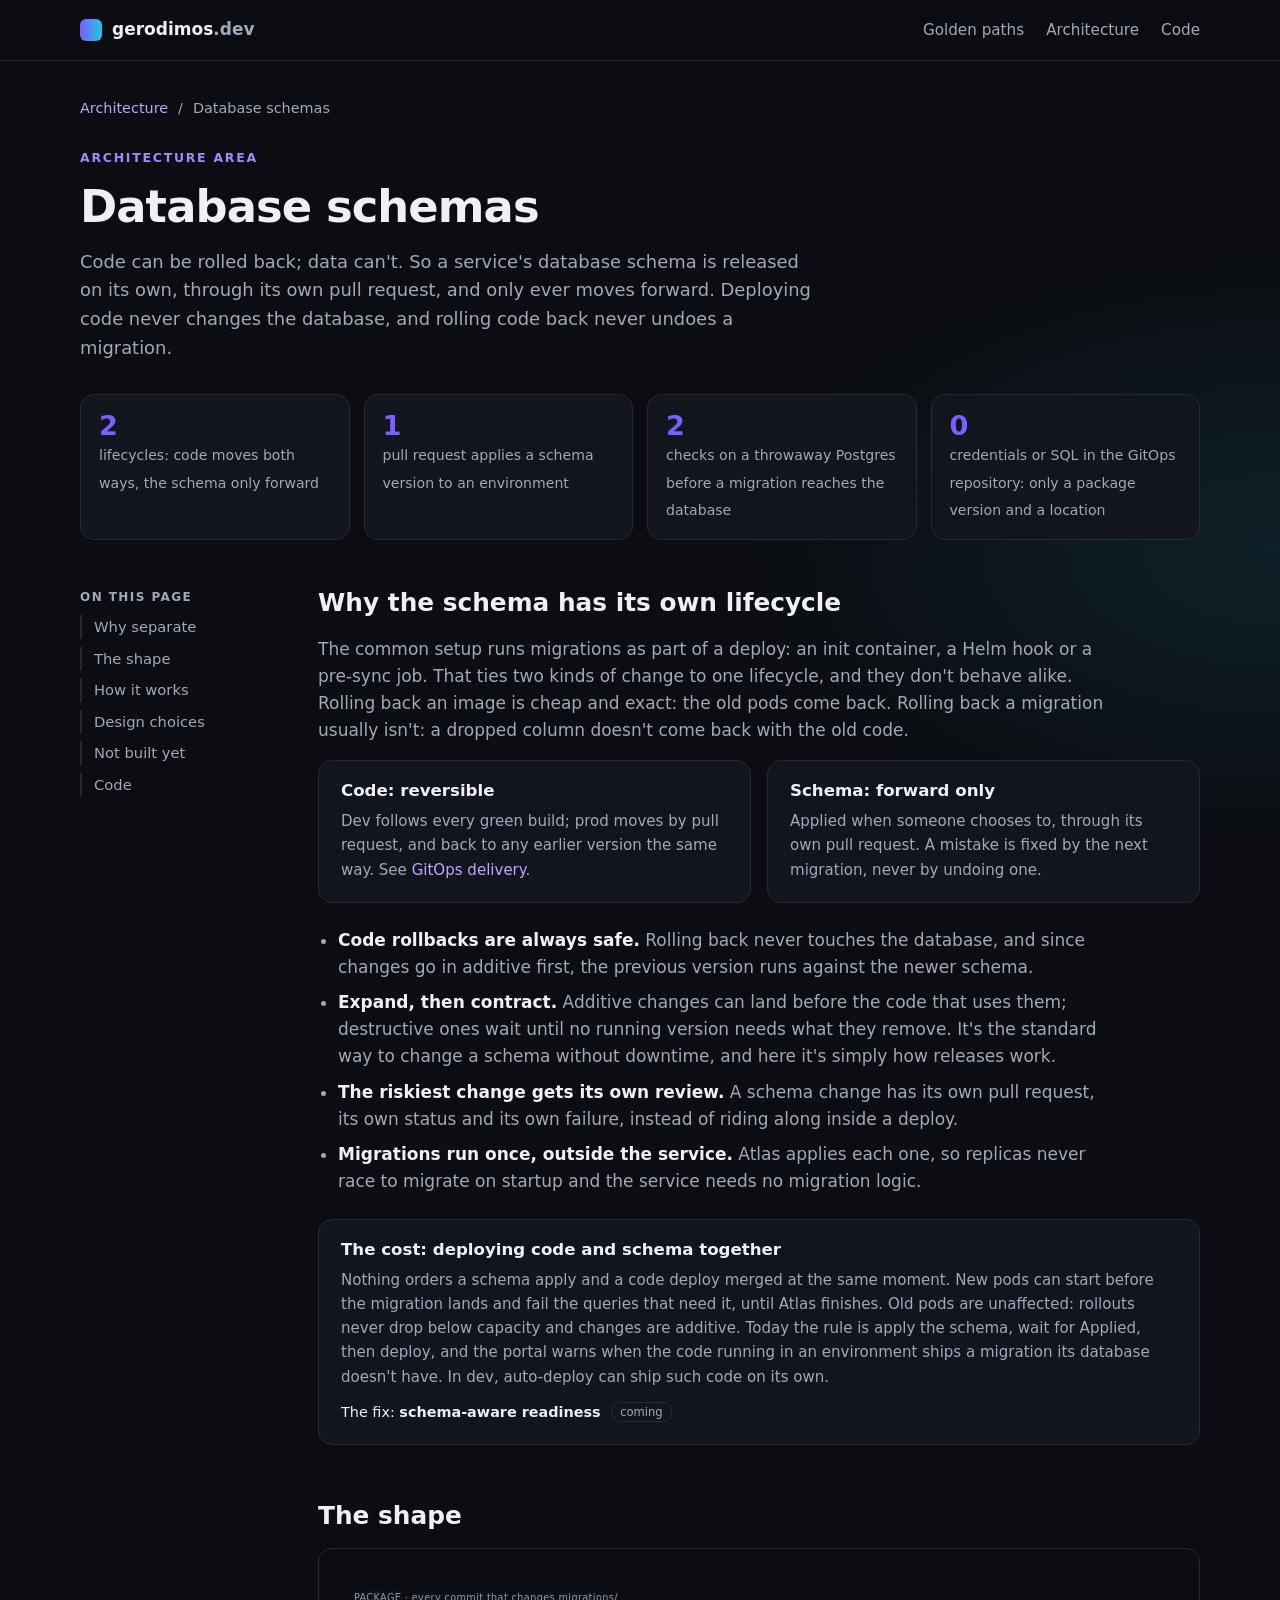
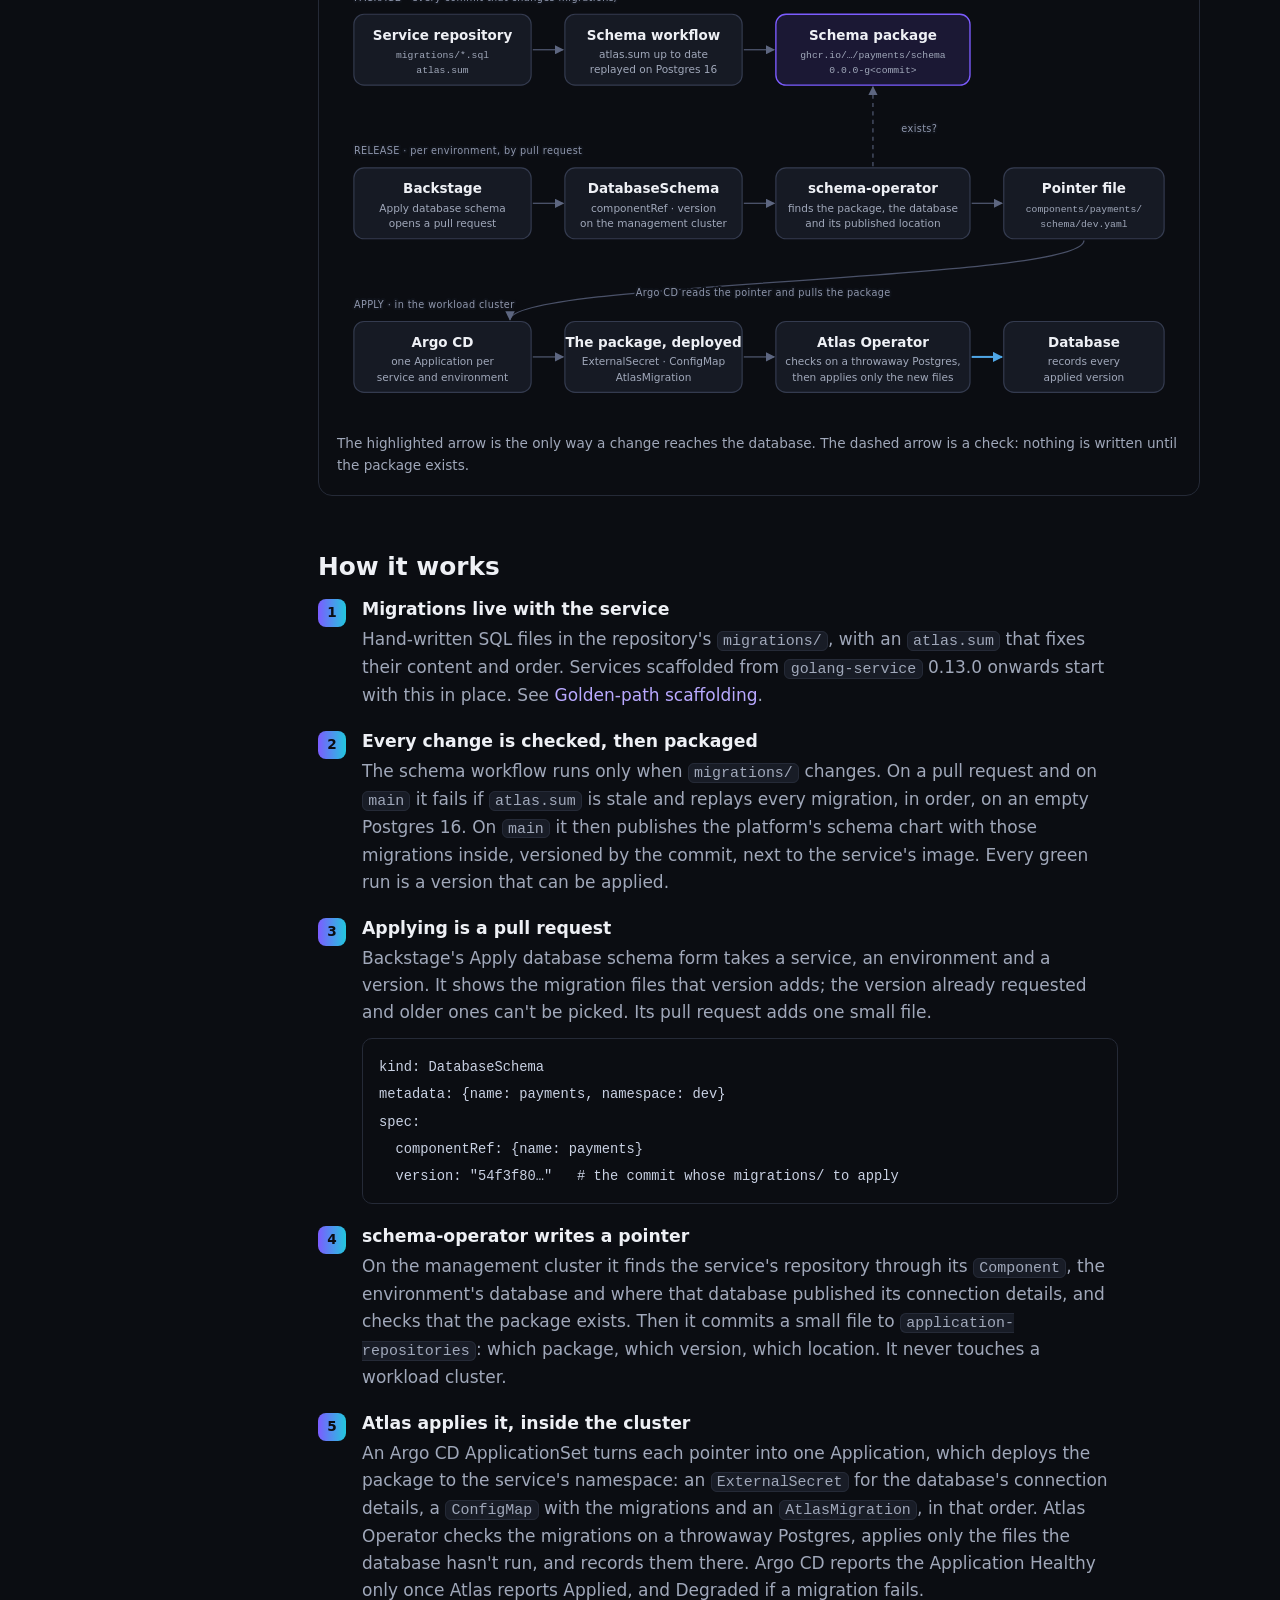
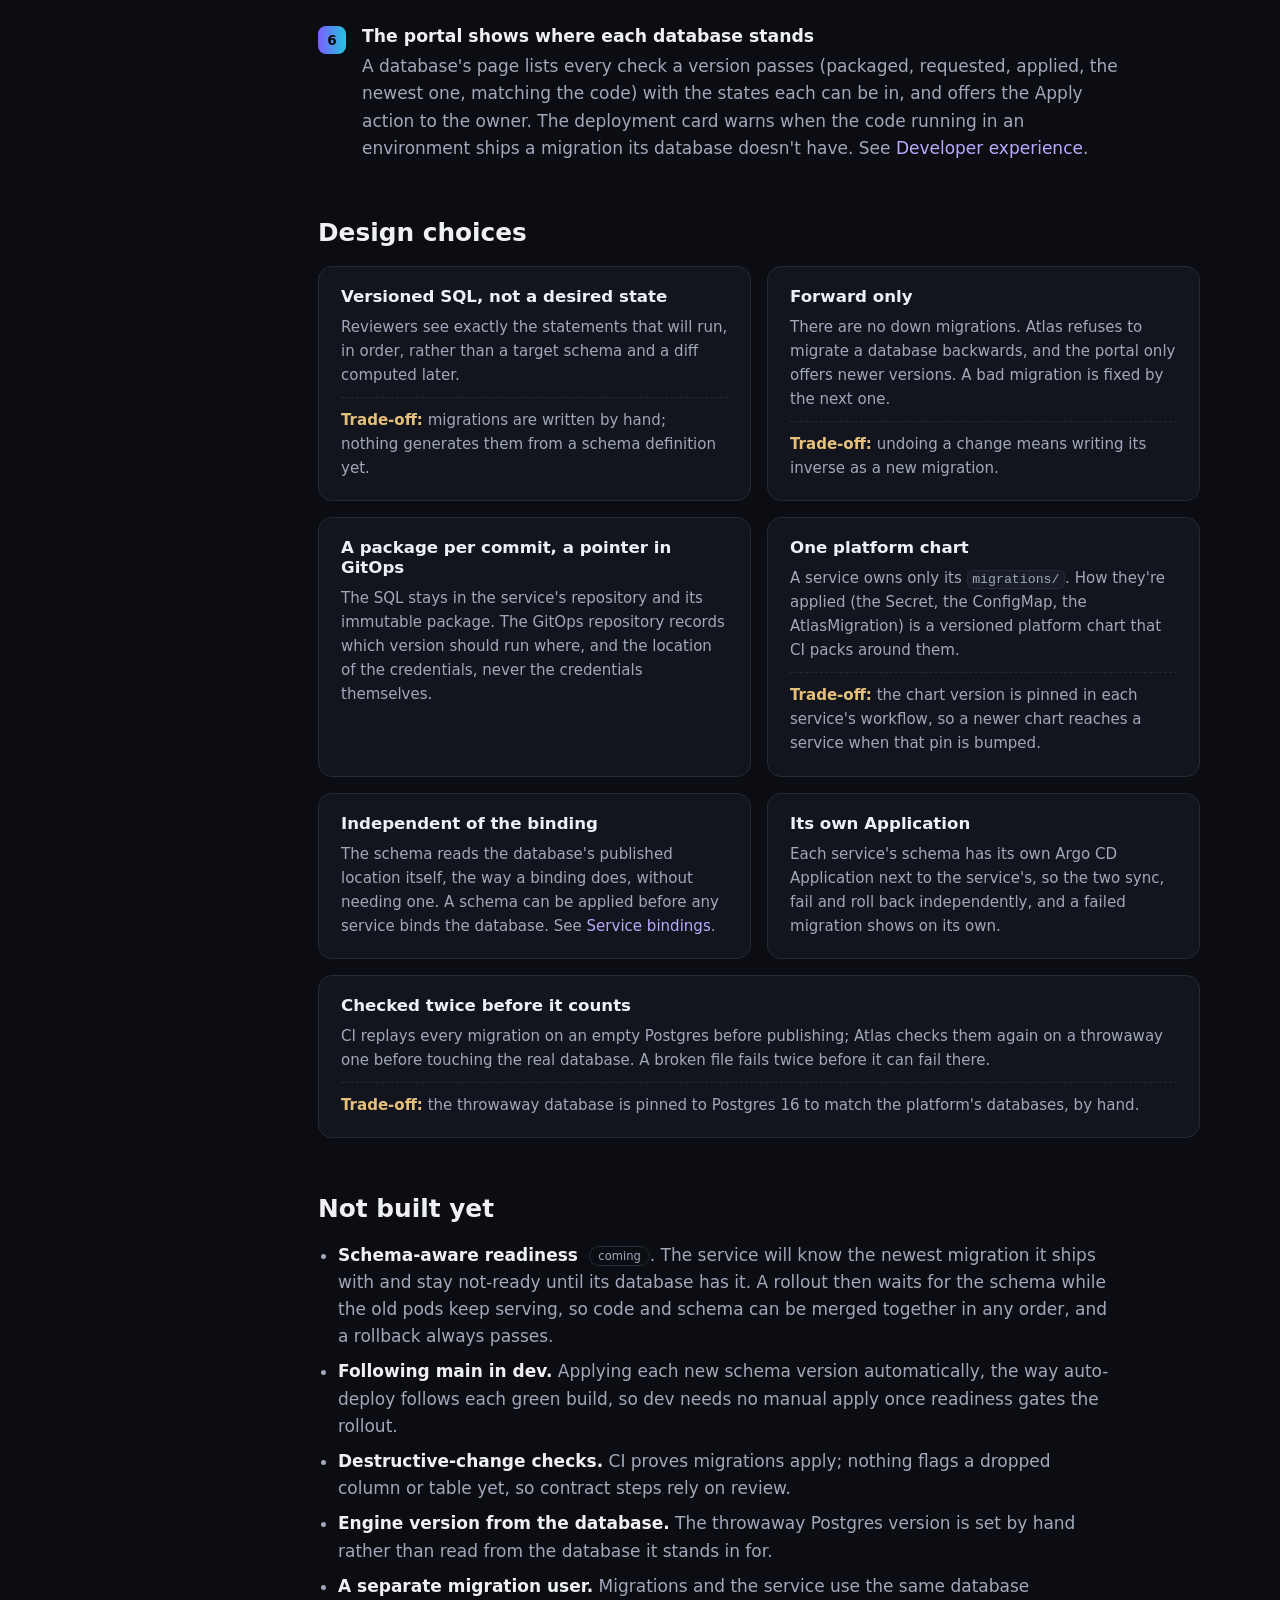
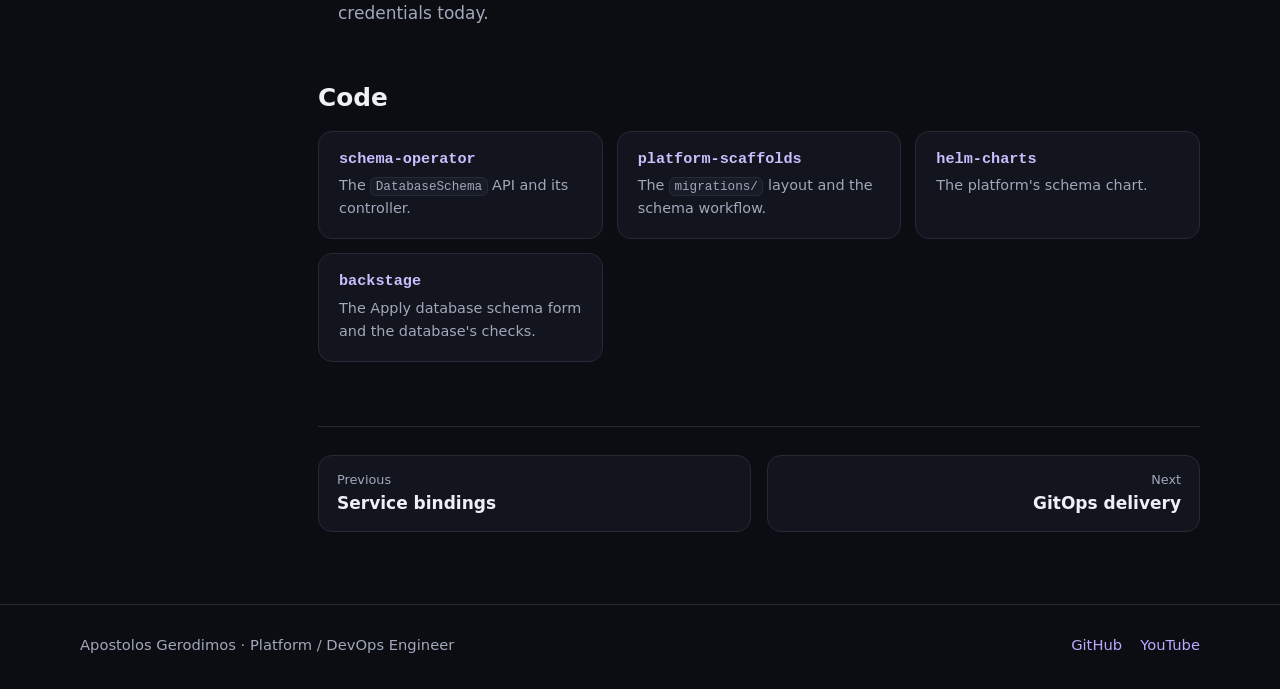
==== architecture/database-schemas/index.html @ 10e4ff13 "Tighten wording and diagram labels after review Co-Authored-By: Claude Opus 5.5 <noreply@anthropic.c" ====
<!doctype html>
<html lang="en">
<head>
  <meta charset="utf-8">
  <meta name="viewport" content="width=device-width, initial-scale=1">
  <title>Database schemas · Apostolos Gerodimos</title>
  <meta name="description" content="Code can be rolled back; data can't. A service's database schema is released on its own, through its own pull request, and only ever moves forward.">
  <link rel="icon" href="../../assets/favicon.svg" type="image/svg+xml">
  <link rel="stylesheet" href="../../styles.css">
</head>
<body>
  <header class="site-header">
    <div class="wrap header-inner">
      <a class="brand" href="../../" aria-label="Home">
        <span class="brand-mark" aria-hidden="true"></span>
        <span>gerodimos<span class="muted">.dev</span></span>
      </a>
      <nav aria-label="Sections">
        <a href="../../#demo">Golden paths</a>
        <a href="../../#architecture">Architecture</a>
        <a href="../../#code">Code</a>
      </nav>
    </div>
  </header>

  <main class="wrap concept">
    <nav class="crumbs" aria-label="Breadcrumb"><a href="../../#architecture">Architecture</a><span aria-hidden="true">/</span><span>Database schemas</span></nav>

    <header class="concept-head">
      <p class="eyebrow">Architecture area</p>
      <h1>Database schemas</h1>
      <p class="lede">Code can be rolled back; data can't. So a service's database schema is released on its own, through its own pull request, and only ever moves forward. Deploying code never changes the database, and rolling code back never undoes a migration.</p>
    </header>

    <ul class="facts" aria-label="At a glance">
      <li><strong>2</strong><span>lifecycles: code moves both ways, the schema only forward</span></li>
      <li><strong>1</strong><span>pull request applies a schema version to an environment</span></li>
      <li><strong>2</strong><span>checks on a throwaway Postgres before a migration reaches the database</span></li>
      <li><strong>0</strong><span>credentials or SQL in the GitOps repository: only a package version and a location</span></li>
    </ul>

    <div class="doc-layout">
      <aside class="toc" aria-label="On this page">
        <p>On this page</p>
        <a href="#why">Why separate</a>
        <a href="#shape">The shape</a>
        <a href="#how">How it works</a>
        <a href="#choices">Design choices</a>
        <a href="#not-yet">Not built yet</a>
        <a href="#code">Code</a>
      </aside>

      <article class="doc">
        <section id="why">
          <h2>Why the schema has its own lifecycle</h2>
          <p class="doc-p">The common setup runs migrations as part of a deploy: an init container, a Helm hook or a pre-sync job. That ties two kinds of change to one lifecycle, and they don't behave alike. Rolling back an image is cheap and exact: the old pods come back. Rolling back a migration usually isn't: a dropped column doesn't come back with the old code.</p>
          <div class="env-policy">
            <article class="choice">
              <h3>Code: reversible</h3>
              <p>Dev follows every green build; prod moves by pull request, and back to any earlier version the same way. See <a href="../gitops-delivery/">GitOps delivery</a>.</p>
            </article>
            <article class="choice">
              <h3>Schema: forward only</h3>
              <p>Applied when someone chooses to, through its own pull request. A mistake is fixed by the next migration, never by undoing one.</p>
            </article>
          </div>
          <ul class="points">
            <li><strong>Code rollbacks are always safe.</strong> Rolling back never touches the database, and since changes go in additive first, the previous version runs against the newer schema.</li>
            <li><strong>Expand, then contract.</strong> Additive changes can land before the code that uses them; destructive ones wait until no running version needs what they remove. It's the standard way to change a schema without downtime, and here it's simply how releases work.</li>
            <li><strong>The riskiest change gets its own review.</strong> A schema change has its own pull request, its own status and its own failure, instead of riding along inside a deploy.</li>
            <li><strong>Migrations run once, outside the service.</strong> Atlas applies each one, so replicas never race to migrate on startup and the service needs no migration logic.</li>
          </ul>
          <div class="choices">
            <article class="choice">
              <h3>The cost: deploying code and schema together</h3>
              <p>Nothing orders a schema apply and a code deploy merged at the same moment. New pods can start before the migration lands and fail the queries that need it, until Atlas finishes. Old pods are unaffected: rollouts never drop below capacity and changes are additive. Today the rule is apply the schema, wait for Applied, then deploy, and the portal warns when the code running in an environment ships a migration its database doesn't have. In dev, auto-deploy can ship such code on its own.</p>
              <p class="action">The fix: <strong>schema-aware readiness</strong> <span class="tag-inline">coming</span></p>
            </article>
          </div>
        </section>

        <section id="shape">
          <h2>The shape</h2>
          <figure class="diagram">
            <div class="diagram-scroll">
              <svg viewBox="0 0 1000 540" role="img" aria-labelledby="ds-t">
                <title id="ds-t">Package row: migrations in the service repository are checked by the schema workflow, which replays them on Postgres 16 and publishes a schema package per commit to GHCR. Release row: Backstage's Apply database schema opens a pull request with a DatabaseSchema; schema-operator on the management cluster checks the package exists and commits a pointer file to application-repositories. Apply row: Argo CD deploys the package to the workload cluster as an ExternalSecret, a ConfigMap and an AtlasMigration; Atlas Operator checks them on a throwaway Postgres and applies the new ones to the database.</title>
                <defs>
                  <marker id="s-arrow" viewBox="0 0 10 10" refX="9" refY="5" markerWidth="7" markerHeight="7" orient="auto-start-reverse"><path d="M0,0 L10,5 L0,10 z" fill="#5d6680"/></marker>
                  <marker id="s-arrow-hi" viewBox="0 0 10 10" refX="9" refY="5" markerWidth="5" markerHeight="5" orient="auto-start-reverse"><path d="M0,0 L10,5 L0,10 z" fill="#4fa6e6"/></marker>
                </defs>

                <text class="v-label" x="20" y="40">PACKAGE · every commit that changes migrations/</text>
                <text class="v-label" x="20" y="222">RELEASE · per environment, by pull request</text>
                <text class="v-label" x="20" y="404">APPLY · in the workload cluster</text>

                <!-- Package row -->
                <rect class="v-node" x="20" y="56" width="210" height="84" rx="12"/>
                <text class="v-t" x="125" y="86" text-anchor="middle">Service repository</text>
                <text class="v-s mono-s" x="125" y="108" text-anchor="middle">migrations/*.sql</text>
                <text class="v-s mono-s" x="125" y="126" text-anchor="middle">atlas.sum</text>
                <rect class="v-node" x="270" y="56" width="210" height="84" rx="12"/>
                <text class="v-t" x="375" y="86" text-anchor="middle">Schema workflow</text>
                <text class="v-s" x="375" y="108" text-anchor="middle">atlas.sum up to date</text>
                <text class="v-s" x="375" y="126" text-anchor="middle">replayed on Postgres 16</text>
                <rect class="v-node-hi" x="520" y="56" width="230" height="84" rx="12"/>
                <text class="v-t" x="635" y="86" text-anchor="middle">Schema package</text>
                <text class="v-s mono-s" x="635" y="108" text-anchor="middle">ghcr.io/…/payments/schema</text>
                <text class="v-s mono-s" x="635" y="126" text-anchor="middle">0.0.0-g&lt;commit&gt;</text>
                <path class="v-edge" d="M232,98 H268" marker-end="url(#s-arrow)"/>
                <path class="v-edge" d="M482,98 H518" marker-end="url(#s-arrow)"/>

                <!-- Release row -->
                <rect class="v-node" x="20" y="238" width="210" height="84" rx="12"/>
                <text class="v-t" x="125" y="268" text-anchor="middle">Backstage</text>
                <text class="v-s" x="125" y="290" text-anchor="middle">Apply database schema</text>
                <text class="v-s" x="125" y="308" text-anchor="middle">opens a pull request</text>
                <rect class="v-node" x="270" y="238" width="210" height="84" rx="12"/>
                <text class="v-t" x="375" y="268" text-anchor="middle">DatabaseSchema</text>
                <text class="v-s" x="375" y="290" text-anchor="middle">componentRef · version</text>
                <text class="v-s" x="375" y="308" text-anchor="middle">on the management cluster</text>
                <rect class="v-node" x="520" y="238" width="230" height="84" rx="12"/>
                <text class="v-t" x="635" y="268" text-anchor="middle">schema-operator</text>
                <text class="v-s" x="635" y="290" text-anchor="middle">finds the package, the database</text>
                <text class="v-s" x="635" y="308" text-anchor="middle">and its published location</text>
                <rect class="v-node" x="790" y="238" width="190" height="84" rx="12"/>
                <text class="v-t" x="885" y="268" text-anchor="middle">Pointer file</text>
                <text class="v-s mono-s" x="885" y="290" text-anchor="middle">components/payments/</text>
                <text class="v-s mono-s" x="885" y="308" text-anchor="middle">schema/dev.yaml</text>
                <path class="v-edge" d="M232,280 H268" marker-end="url(#s-arrow)"/>
                <path class="v-edge" d="M482,280 H518" marker-end="url(#s-arrow)"/>
                <path class="v-edge" d="M752,280 H788" marker-end="url(#s-arrow)"/>
                <path class="v-edge o-dashed-edge" d="M635,236 V142" marker-end="url(#s-arrow)"/>
                <text class="v-label" x="690" y="196" text-anchor="middle">exists?</text>

                <!-- Apply row -->
                <rect class="v-node" x="20" y="420" width="210" height="84" rx="12"/>
                <text class="v-t" x="125" y="450" text-anchor="middle">Argo CD</text>
                <text class="v-s" x="125" y="472" text-anchor="middle">one Application per</text>
                <text class="v-s" x="125" y="490" text-anchor="middle">service and environment</text>
                <rect class="v-node" x="270" y="420" width="210" height="84" rx="12"/>
                <text class="v-t" x="375" y="450" text-anchor="middle">The package, deployed</text>
                <text class="v-s" x="375" y="472" text-anchor="middle">ExternalSecret · ConfigMap</text>
                <text class="v-s" x="375" y="490" text-anchor="middle">AtlasMigration</text>
                <rect class="v-node" x="520" y="420" width="230" height="84" rx="12"/>
                <text class="v-t" x="635" y="450" text-anchor="middle">Atlas Operator</text>
                <text class="v-s" x="635" y="472" text-anchor="middle">checks on a throwaway Postgres,</text>
                <text class="v-s" x="635" y="490" text-anchor="middle">then applies only the new files</text>
                <rect class="v-node" x="790" y="420" width="190" height="84" rx="12"/>
                <text class="v-t" x="885" y="450" text-anchor="middle">Database</text>
                <text class="v-s" x="885" y="472" text-anchor="middle">records every</text>
                <text class="v-s" x="885" y="490" text-anchor="middle">applied version</text>
                <path class="v-edge" d="M232,462 H268" marker-end="url(#s-arrow)"/>
                <path class="v-edge" d="M482,462 H518" marker-end="url(#s-arrow)"/>
                <path class="v-edge-hi o-hi" d="M752,462 H788" marker-end="url(#s-arrow-hi)"/>

                <!-- Pointer file to Argo CD -->
                <path class="v-edge" d="M885,324 C885,372 205,372 205,418" marker-end="url(#s-arrow)"/>
                <text class="v-label" x="505" y="390" text-anchor="middle">Argo CD reads the pointer and pulls the package</text>
              </svg>
            </div>
            <figcaption><span class="scroll-hint">Scroll sideways to see all of it. </span>The highlighted arrow is the only way a change reaches the database. The dashed arrow is a check: nothing is written until the package exists.</figcaption>
          </figure>
        </section>

        <section id="how">
          <h2>How it works</h2>
          <ol class="flow">
            <li>
              <h3>Migrations live with the service</h3>
              <p>Hand-written SQL files in the repository's <code>migrations/</code>, with an <code>atlas.sum</code> that fixes their content and order. Services scaffolded from <code>golang-service</code> 0.13.0 onwards start with this in place. See <a href="../scaffolding/">Golden-path scaffolding</a>.</p>
            </li>
            <li>
              <h3>Every change is checked, then packaged</h3>
              <p>The schema workflow runs only when <code>migrations/</code> changes. On a pull request and on <code>main</code> it fails if <code>atlas.sum</code> is stale and replays every migration, in order, on an empty Postgres 16. On <code>main</code> it then publishes the platform's schema chart with those migrations inside, versioned by the commit, next to the service's image. Every green run is a version that can be applied.</p>
            </li>
            <li>
              <h3>Applying is a pull request</h3>
              <p>Backstage's Apply database schema form takes a service, an environment and a version. It shows the migration files that version adds; the version already requested and older ones can't be picked. Its pull request adds one small file.</p>
<pre><code>kind: DatabaseSchema
metadata: {name: payments, namespace: dev}
spec:
  componentRef: {name: payments}
  version: "54f3f80…"   # the commit whose migrations/ to apply</code></pre>
            </li>
            <li>
              <h3>schema-operator writes a pointer</h3>
              <p>On the management cluster it finds the service's repository through its <code>Component</code>, the environment's database and where that database published its connection details, and checks that the package exists. Then it commits a small file to <code>application-repositories</code>: which package, which version, which location. It never touches a workload cluster.</p>
            </li>
            <li>
              <h3>Atlas applies it, inside the cluster</h3>
              <p>An Argo CD ApplicationSet turns each pointer into one Application, which deploys the package to the service's namespace: an <code>ExternalSecret</code> for the database's connection details, a <code>ConfigMap</code> with the migrations and an <code>AtlasMigration</code>, in that order. Atlas Operator checks the migrations on a throwaway Postgres, applies only the files the database hasn't run, and records them there. Argo CD reports the Application Healthy only once Atlas reports Applied, and Degraded if a migration fails.</p>
            </li>
            <li>
              <h3>The portal shows where each database stands</h3>
              <p>A database's page lists every check a version passes (packaged, requested, applied, the newest one, matching the code) with the states each can be in, and offers the Apply action to the owner. The deployment card warns when the code running in an environment ships a migration its database doesn't have. See <a href="../developer-experience/">Developer experience</a>.</p>
            </li>
          </ol>
        </section>

        <section id="choices">
          <h2>Design choices</h2>
          <div class="choices">
            <article class="choice">
              <h3>Versioned SQL, not a desired state</h3>
              <p>Reviewers see exactly the statements that will run, in order, rather than a target schema and a diff computed later.</p>
              <p class="tradeoff"><strong>Trade-off:</strong> migrations are written by hand; nothing generates them from a schema definition yet.</p>
            </article>
            <article class="choice">
              <h3>Forward only</h3>
              <p>There are no down migrations. Atlas refuses to migrate a database backwards, and the portal only offers newer versions. A bad migration is fixed by the next one.</p>
              <p class="tradeoff"><strong>Trade-off:</strong> undoing a change means writing its inverse as a new migration.</p>
            </article>
            <article class="choice">
              <h3>A package per commit, a pointer in GitOps</h3>
              <p>The SQL stays in the service's repository and its immutable package. The GitOps repository records which version should run where, and the location of the credentials, never the credentials themselves.</p>
            </article>
            <article class="choice">
              <h3>One platform chart</h3>
              <p>A service owns only its <code>migrations/</code>. How they're applied (the Secret, the ConfigMap, the AtlasMigration) is a versioned platform chart that CI packs around them.</p>
              <p class="tradeoff"><strong>Trade-off:</strong> the chart version is pinned in each service's workflow, so a newer chart reaches a service when that pin is bumped.</p>
            </article>
            <article class="choice">
              <h3>Independent of the binding</h3>
              <p>The schema reads the database's published location itself, the way a binding does, without needing one. A schema can be applied before any service binds the database. See <a href="../service-bindings/">Service bindings</a>.</p>
            </article>
            <article class="choice">
              <h3>Its own Application</h3>
              <p>Each service's schema has its own Argo CD Application next to the service's, so the two sync, fail and roll back independently, and a failed migration shows on its own.</p>
            </article>
            <article class="choice">
              <h3>Checked twice before it counts</h3>
              <p>CI replays every migration on an empty Postgres before publishing; Atlas checks them again on a throwaway one before touching the real database. A broken file fails twice before it can fail there.</p>
              <p class="tradeoff"><strong>Trade-off:</strong> the throwaway database is pinned to Postgres 16 to match the platform's databases, by hand.</p>
            </article>
          </div>
        </section>

        <section id="not-yet">
          <h2>Not built yet</h2>
          <ul class="not-yet">
            <li><strong>Schema-aware readiness</strong> <span class="tag-inline">coming</span>. The service will know the newest migration it ships with and stay not-ready until its database has it. A rollout then waits for the schema while the old pods keep serving, so code and schema can be merged together in any order, and a rollback always passes.</li>
            <li><strong>Following main in dev.</strong> Applying each new schema version automatically, the way auto-deploy follows each green build, so dev needs no manual apply once readiness gates the rollout.</li>
            <li><strong>Destructive-change checks.</strong> CI proves migrations apply; nothing flags a dropped column or table yet, so contract steps rely on review.</li>
            <li><strong>Engine version from the database.</strong> The throwaway Postgres version is set by hand rather than read from the database it stands in for.</li>
            <li><strong>A separate migration user.</strong> Migrations and the service use the same database credentials today.</li>
          </ul>
        </section>

        <section id="code">
          <h2>Code</h2>
          <div class="repos repos-compact">
            <a class="repo" href="https://github.com/entr0pian/schema-operator"><h3>schema-operator</h3><p>The <code>DatabaseSchema</code> API and its controller.</p></a>
            <a class="repo" href="https://github.com/entr0pian/platform-scaffolds"><h3>platform-scaffolds</h3><p>The <code>migrations/</code> layout and the schema workflow.</p></a>
            <a class="repo" href="https://github.com/entr0pian/helm-charts"><h3>helm-charts</h3><p>The platform's schema chart.</p></a>
            <a class="repo" href="https://github.com/entr0pian/backstage"><h3>backstage</h3><p>The Apply database schema form and the database's checks.</p></a>
          </div>
        </section>

        <nav class="pager" aria-label="Architecture areas">
          <a href="../service-bindings/"><span>Previous</span>Service bindings</a>
          <a class="next" href="../gitops-delivery/"><span>Next</span>GitOps delivery</a>
        </nav>
      </article>
    </div>
  </main>

  <footer class="site-footer">
    <div class="wrap footer-inner">
      <p>Apostolos Gerodimos · Platform / DevOps Engineer</p>
      <nav aria-label="Elsewhere">
        <a href="https://github.com/entr0pian">GitHub</a>
        <a href="https://www.youtube.com/@tolisgerodimos7368">YouTube</a>
      </nav>
    </div>
  </footer>
</body>
</html>
---- styles.css ----
:root {
  --bg: #0b0d12;
  --surface: #12151d;
  --surface-2: #181c26;
  --border: #252a37;
  --text: #eef0f5;
  --muted: #a0a8ba;
  --accent-a: #7c5cff;
  --accent-b: #22c7de;
  --grad: linear-gradient(90deg, var(--accent-a), var(--accent-b));
  --radius: 14px;
  --font: "Ubuntu Sans", "Inter", system-ui, -apple-system, "Segoe UI", Roboto, sans-serif;
  --mono: ui-monospace, "SFMono-Regular", Menlo, Consolas, monospace;
  color-scheme: dark;
}

* { box-sizing: border-box; }
html { scroll-behavior: smooth; }
body {
  margin: 0;
  background:
    radial-gradient(1200px 600px at 10% -10%, rgba(124, 92, 255, 0.18), transparent 60%),
    radial-gradient(900px 500px at 100% 10%, rgba(34, 199, 222, 0.10), transparent 60%),
    var(--bg);
  color: var(--text);
  font-family: var(--font);
  font-size: 17px;
  line-height: 1.6;
  -webkit-font-smoothing: antialiased;
}
a { color: #b9a9ff; text-decoration: none; }
a:hover { text-decoration: underline; }
code {
  font-family: var(--mono);
  font-size: 0.88em;
  background: var(--surface-2);
  border: 1px solid var(--border);
  border-radius: 6px;
  padding: 0.05em 0.35em;
}
h1, h2, h3 { line-height: 1.2; margin: 0; }
p { margin: 0; }

.wrap { width: min(1120px, 100% - 32px); margin-inline: auto; }
.muted { color: var(--muted); }
.grad { background: var(--grad); -webkit-background-clip: text; background-clip: text; color: transparent; }
.eyebrow {
  font-size: 0.78rem; font-weight: 600; letter-spacing: 0.14em; text-transform: uppercase;
  color: #9d8cff; margin-bottom: 12px;
}

/* Header */
.site-header {
  position: sticky; top: 0; z-index: 10;
  background: rgba(11, 13, 18, 0.78);
  backdrop-filter: blur(10px);
  border-bottom: 1px solid var(--border);
}
.header-inner { display: flex; align-items: center; justify-content: space-between; height: 60px; gap: 16px; }
.brand { display: flex; align-items: center; gap: 10px; color: var(--text); font-weight: 700; }
.brand:hover { text-decoration: none; }
.brand-mark { width: 22px; height: 22px; border-radius: 6px; background: var(--grad); }
.site-header nav { display: flex; gap: 22px; }
.site-header nav a { color: var(--muted); font-size: 0.95rem; }
.site-header nav a:hover { color: var(--text); text-decoration: none; }

/* Hero */
.hero { min-height: calc(100vh - 61px); display: flex; align-items: center; padding: 56px 0 48px; }
.hero > .wrap { width: min(1180px, 100% - 32px); }
.hero-grid { display: grid; grid-template-columns: 1.16fr 0.84fr; gap: 48px; align-items: center; }
.hero-copy h1 { font-size: clamp(2rem, 3.3vw, 2.75rem); font-weight: 750; letter-spacing: -0.02em; line-height: 1.15; }
.hero-copy .lede { margin-top: 22px; max-width: 54ch; }
.hero-copy .cta { margin-top: 30px; align-items: center; }
.link-cta { color: #b9a9ff; font-weight: 600; padding: 12px 6px; }
.byline { margin-top: 26px; color: var(--muted); font-size: 0.93rem; }
.byline strong { color: var(--text); font-weight: 600; }
.tech-row { list-style: none; padding: 0; margin: 14px 0 0; display: flex; flex-wrap: wrap; gap: 6px 0; color: var(--muted); font-size: 0.88rem; }
.tech-row li { white-space: nowrap; }
.tech-row li:not(:last-child)::after { content: "·"; margin: 0 10px; color: #4a5168; }
.site-header nav a { white-space: nowrap; }
.visual { background: rgba(15, 18, 25, 0.72); border: 1px solid var(--border); border-radius: 18px; padding: 22px; }
.visual svg { display: block; width: 100%; height: auto; }
.v-node { fill: #161a24; stroke: #343b4f; stroke-width: 1.4; }
.v-node-hi { fill: #1b1834; stroke: #7c5cff; stroke-width: 1.6; }
.v-t { fill: #eef0f5; font: 600 16px var(--font); }
.v-s { fill: #a0a8ba; font: 400 12.5px var(--font); }
.v-edge { fill: none; stroke: #4a5168; stroke-width: 1.6; }
.v-edge-hi { fill: none; stroke: url(#v-grad); stroke-width: 2.4; }
.v-label { fill: #8f97ad; font: 500 11.5px var(--font); letter-spacing: 0.04em; paint-order: stroke; stroke: #0f1219; stroke-width: 5px; stroke-linejoin: round; }
.v-pulse { fill: #22c7de; filter: drop-shadow(0 0 6px rgba(34, 199, 222, 0.9)); }
.lede { color: var(--muted); font-size: 1.12rem; }
.cta { display: flex; flex-wrap: wrap; gap: 12px; }
.btn {
  display: inline-block; padding: 12px 20px; border-radius: 10px;
  border: 1px solid var(--border); background: var(--surface); color: var(--text); font-weight: 600;
}
.btn:hover { text-decoration: none; border-color: #3a4152; }
.btn.primary { background: var(--grad); border: 0; color: #0b0d12; }
.hero-visual { margin: 0; }
@media (max-width: 980px) {
  .hero { min-height: 0; }
  .hero-grid { grid-template-columns: 1fr; gap: 40px; }
  .hero-visual { max-width: 560px; width: 100%; margin-inline: auto; }
}
@media (max-width: 760px) { .hero { padding: 40px 0; } }

/* Sections */
.section { padding: 72px 0; border-top: 1px solid var(--border); }
.section-head { max-width: 68ch; margin-bottom: 36px; }
.section-head h2 { font-size: clamp(1.6rem, 3vw, 2.3rem); letter-spacing: -0.01em; }
.section-head p:not(.eyebrow) { color: var(--muted); margin-top: 12px; }

/* Video */
.video { position: relative; aspect-ratio: 16 / 9; border-radius: var(--radius); overflow: hidden; border: 1px solid var(--border); background: #000; }
.video iframe, .video-facade, .video-facade img { position: absolute; inset: 0; width: 100%; height: 100%; border: 0; }
.video-facade img { object-fit: cover; }
.play {
  position: absolute; left: 50%; top: 79%; width: 84px; height: 84px; translate: -50% -50%;
  border-radius: 50%; background: rgba(11, 13, 18, 0.72); border: 1px solid rgba(255, 255, 255, 0.25);
  transition: transform 0.15s ease;
}
.play::after {
  content: ""; position: absolute; left: 34px; top: 26px;
  border-style: solid; border-width: 16px 0 16px 26px; border-color: transparent transparent transparent #fff;
}
.video-facade:hover .play { transform: scale(1.06); }

.steps { list-style: none; padding: 0; margin: 32px 0 0; display: grid; grid-template-columns: repeat(4, 1fr); gap: 16px; }
.steps li { display: flex; gap: 14px; }
.steps .n {
  flex: none; width: 30px; height: 30px; border-radius: 50%; display: grid; place-items: center;
  background: var(--grad); color: #0b0d12; font-weight: 700; font-size: 0.9rem;
}
.steps h3 { font-size: 1.02rem; margin-bottom: 4px; }
.steps p { color: var(--muted); font-size: 0.93rem; }

.more-paths { display: grid; grid-template-columns: 1fr 1fr; gap: 16px; margin-top: 40px; }
.path-card { background: var(--surface); border: 1px dashed var(--border); border-radius: var(--radius); padding: 20px 22px; }
.path-card h3 { font-size: 1.05rem; margin-bottom: 6px; }
.path-card p { color: var(--muted); font-size: 0.94rem; }
.tag { display: inline-block; margin-top: 12px; font-size: 0.78rem; color: var(--muted); border: 1px solid var(--border); border-radius: 999px; padding: 2px 10px; }

/* Decisions */
.grid { display: grid; grid-template-columns: repeat(3, 1fr); gap: 16px; }
.card { background: var(--surface); border: 1px solid var(--border); border-radius: var(--radius); padding: 22px; }
.card h3 { font-size: 1.05rem; margin-bottom: 8px; }
.card p { color: var(--muted); font-size: 0.94rem; }
.stack { list-style: none; padding: 0; margin: 32px 0 0; display: flex; flex-wrap: wrap; gap: 8px; }
.stack li { font-size: 0.86rem; color: var(--muted); background: var(--surface); border: 1px solid var(--border); border-radius: 999px; padding: 4px 12px; }

/* Repos */
.repos { display: grid; grid-template-columns: repeat(3, 1fr); gap: 14px; }
.repo { display: block; background: var(--surface); border: 1px solid var(--border); border-radius: var(--radius); padding: 18px 20px; color: var(--text); }
.repo:hover { text-decoration: none; border-color: #3a4152; background: var(--surface-2); }
.repo h3 { font-family: var(--mono); font-size: 0.95rem; margin-bottom: 6px; color: #c9bfff; }
.repo p { color: var(--muted); font-size: 0.9rem; }
.note { color: var(--muted); font-size: 0.94rem; margin-top: 28px; max-width: 75ch; }

/* Footer */
.site-footer { border-top: 1px solid var(--border); padding: 28px 0 40px; color: var(--muted); font-size: 0.92rem; }
.footer-inner { display: flex; justify-content: space-between; gap: 16px; flex-wrap: wrap; }
.site-footer nav { display: flex; gap: 18px; }

/* Responsive */
@media (max-width: 920px) {
  .steps { grid-template-columns: repeat(2, 1fr); }
  .grid, .repos { grid-template-columns: repeat(2, 1fr); }
}
@media (max-width: 600px) {
  body { font-size: 16px; }
  .site-header nav { gap: 10px; }
  .site-header nav a { font-size: 0.8rem; }
  .brand { font-size: 0.95rem; }
  .steps, .grid, .repos, .more-paths { grid-template-columns: 1fr; }
  .section { padding: 56px 0; }
}
@media (prefers-reduced-motion: reduce) {
  html { scroll-behavior: auto; }
  .play { transition: none; }
}

/* Architecture */
.diagram { margin: 0; background: #0b0d12; border: 1px solid var(--border); border-radius: var(--radius); padding: 18px; }
.diagram-scroll { overflow-x: auto; -webkit-overflow-scrolling: touch; }
.diagram img { display: block; width: 100%; min-width: 760px; height: auto; }
.diagram figcaption { color: var(--muted); font-size: 0.85rem; margin-top: 10px; }
.read { list-style: none; padding: 0; margin: 28px 0 36px; display: grid; grid-template-columns: repeat(3, 1fr); gap: 16px; counter-reset: read; }
.read li { position: relative; padding-left: 40px; color: var(--muted); font-size: 0.95rem; counter-increment: read; }
.read li::before {
  content: counter(read); position: absolute; left: 0; top: 1px; width: 26px; height: 26px; border-radius: 8px;
  display: grid; place-items: center; font-size: 0.8rem; font-weight: 700; background: var(--grad); color: #0b0d12;
}
.read strong { color: var(--text); }
.areas { display: grid; grid-template-columns: repeat(3, 1fr); gap: 16px; }
.card-link { color: var(--text); border-color: #3b3270; background: linear-gradient(135deg, rgba(124, 92, 255, 0.14), rgba(34, 199, 222, 0.06)), var(--surface); }
.card-link:hover { text-decoration: none; border-color: #5a4bb0; }
@media (max-width: 920px) {
  .read, .areas { grid-template-columns: repeat(2, 1fr); }
  .areas > .card:last-child:nth-child(odd) { grid-column: 1 / -1; }
}
@media (max-width: 600px) {
  .read, .areas { grid-template-columns: 1fr; }
  .diagram { padding: 10px; }
}
@media (min-width: 761px) { .diagram figcaption .scroll-hint { display: none; } }

/* Concept pages (architecture/<area>/) */
.concept { padding: 36px 0 72px; }
.crumbs { display: flex; gap: 10px; font-size: 0.9rem; color: var(--muted); }
.concept-head { margin: 28px 0 32px; max-width: 68ch; }
.concept-head h1 { font-size: clamp(2rem, 4vw, 2.8rem); letter-spacing: -0.02em; }
.concept-head .lede { margin-top: 14px; }
.facts { list-style: none; padding: 0; margin: 0 0 48px; display: grid; grid-template-columns: repeat(4, 1fr); gap: 14px; }
.facts li { background: var(--surface); border: 1px solid var(--border); border-radius: var(--radius); padding: 16px 18px; }
.facts strong { display: block; font-size: 1.7rem; line-height: 1.1; background: var(--grad); -webkit-background-clip: text; background-clip: text; color: transparent; }
.facts span { color: var(--muted); font-size: 0.88rem; }
.doc-layout { display: grid; grid-template-columns: 190px minmax(0, 1fr); gap: 48px; align-items: start; }
.toc { position: sticky; top: 84px; display: flex; flex-direction: column; gap: 8px; font-size: 0.92rem; }
.toc p { font-size: 0.75rem; font-weight: 600; letter-spacing: 0.12em; text-transform: uppercase; color: var(--muted); }
.toc a { color: var(--muted); border-left: 2px solid var(--border); padding-left: 12px; }
.toc a:hover { color: var(--text); border-color: var(--accent-a); text-decoration: none; }
.doc section { scroll-margin-top: 80px; }
.doc section + section { margin-top: 56px; }
.doc h2 { font-size: 1.55rem; margin-bottom: 18px; }
.flow { list-style: none; padding: 0; margin: 0; counter-reset: flow; display: grid; grid-template-columns: minmax(0, 1fr); gap: 22px; }
.flow li { position: relative; padding-left: 44px; counter-increment: flow; max-width: 74ch; }
.flow li::before {
  content: counter(flow); position: absolute; left: 0; top: 0; width: 28px; height: 28px; border-radius: 8px;
  display: grid; place-items: center; font-size: 0.85rem; font-weight: 700; background: var(--grad); color: #0b0d12;
}
.flow h3 { font-size: 1.08rem; margin-bottom: 6px; }
.flow p { color: var(--muted); }
.doc pre { margin: 12px 0 0; background: #0b0d12; border: 1px solid var(--border); border-radius: 10px; padding: 14px 16px; overflow-x: auto; }
.doc pre code { background: none; border: 0; padding: 0; font-size: 0.86rem; color: #c9d1e3; }
.choices { display: grid; grid-template-columns: repeat(2, 1fr); gap: 16px; }
.choice { background: var(--surface); border: 1px solid var(--border); border-radius: var(--radius); padding: 20px 22px; }
.choice h3 { font-size: 1.04rem; margin-bottom: 8px; }
.choice p { color: var(--muted); font-size: 0.94rem; }
.choice .tradeoff { margin-top: 10px; padding-top: 10px; border-top: 1px dashed var(--border); }
.choice .tradeoff strong { color: #e5c07b; font-weight: 600; }
.choice:last-child:nth-child(odd) { grid-column: 1 / -1; }
.not-yet, .points { margin: 0; padding-left: 20px; color: var(--muted); display: grid; gap: 8px; max-width: 74ch; }
.not-yet strong, .points strong { color: var(--text); }
.points { margin: 24px 0; }
.repos-compact { grid-template-columns: repeat(3, 1fr); }
.pager { display: grid; grid-template-columns: 1fr 1fr; gap: 16px; margin-top: 64px; padding-top: 28px; border-top: 1px solid var(--border); }
.pager a { display: block; background: var(--surface); border: 1px solid var(--border); border-radius: var(--radius); padding: 14px 18px; color: var(--text); font-weight: 600; }
.pager a:hover { text-decoration: none; border-color: #3a4152; }
.pager span { display: block; font-size: 0.8rem; font-weight: 500; color: var(--muted); }
.pager .next { text-align: right; }
.o-group { fill: #10131b; stroke: #2c3244; stroke-width: 1.4; }
.o-dashed { fill: none; stroke-dasharray: 6 6; }
.o-hi { stroke: #4fa6e6; }
.o-dashed-edge { stroke-dasharray: 5 5; }
.diagram svg { display: block; width: 100%; min-width: 760px; height: auto; }
.v-t.mono { font-family: var(--mono); font-size: 14.5px; }
.doc-p { color: var(--muted); max-width: 74ch; margin-bottom: 16px; }
.env-policy { display: grid; grid-template-columns: repeat(2, 1fr); gap: 16px; }
.choice .action { margin-top: 12px; color: var(--text); font-size: 0.9rem; }
.tag-inline { display: inline-block; margin-left: 6px; font-size: 0.72rem; color: var(--muted); border: 1px solid var(--border); border-radius: 999px; padding: 0 8px; vertical-align: 1px; }
.v-s.mono-s { font-family: var(--mono); font-size: 11.5px; }
.plain { margin: 10px 0 0; padding-left: 18px; color: var(--muted); display: grid; gap: 6px; }
.plain strong { color: var(--text); font-weight: 600; }
@media (min-width: 921px) {
  .areas > .card:last-child:nth-child(3n+1) { grid-column: 1 / -1; }
  .areas > .card:last-child:nth-child(3n+2) { grid-column: span 2; }
}
.read-more { display: inline-block; margin-top: 12px; color: #b9a9ff; font-size: 0.9rem; font-weight: 600; }
a.card { display: block; color: var(--text); }
a.card:hover { text-decoration: none; border-color: #3a4152; background: var(--surface-2); }
@media (max-width: 920px) {
  .facts { grid-template-columns: repeat(2, 1fr); }
  .doc-layout { grid-template-columns: minmax(0, 1fr); gap: 0; }
  .toc { display: none; }
  .choices, .repos-compact, .env-policy { grid-template-columns: 1fr; }
}
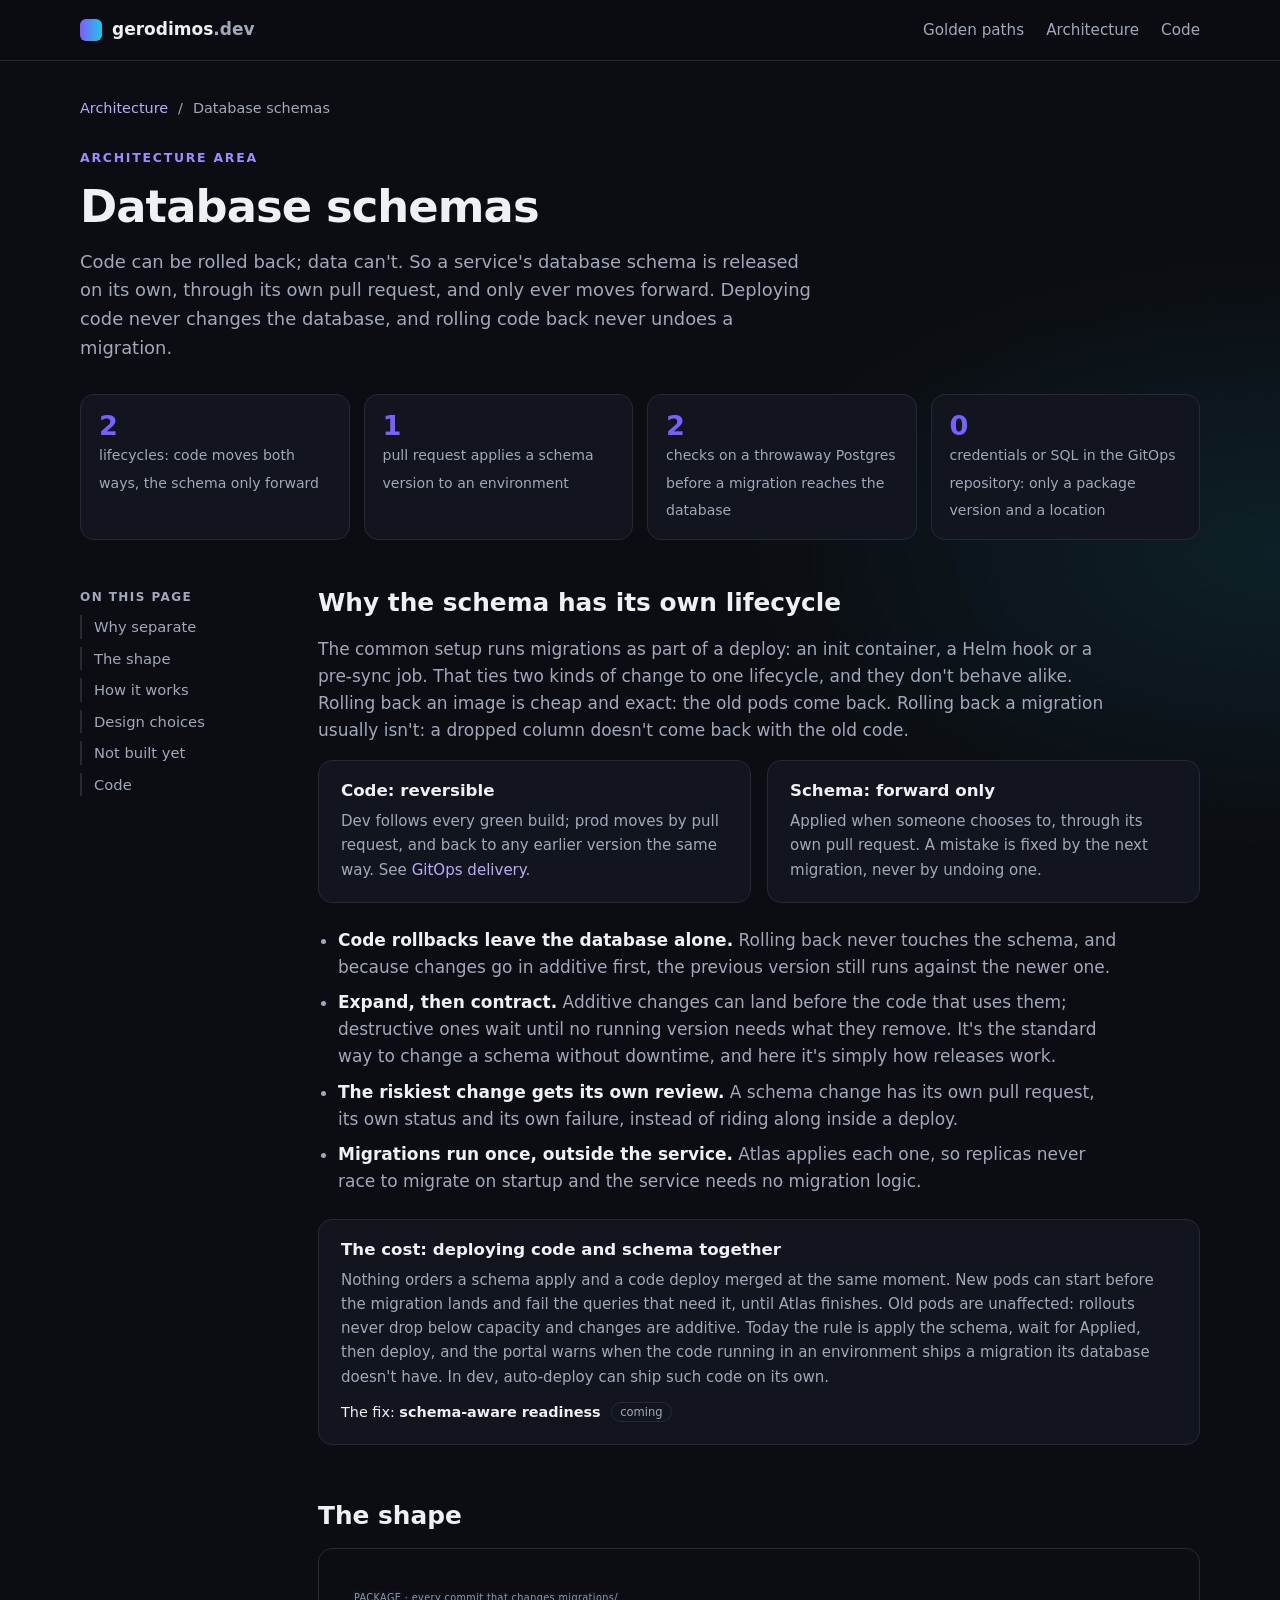
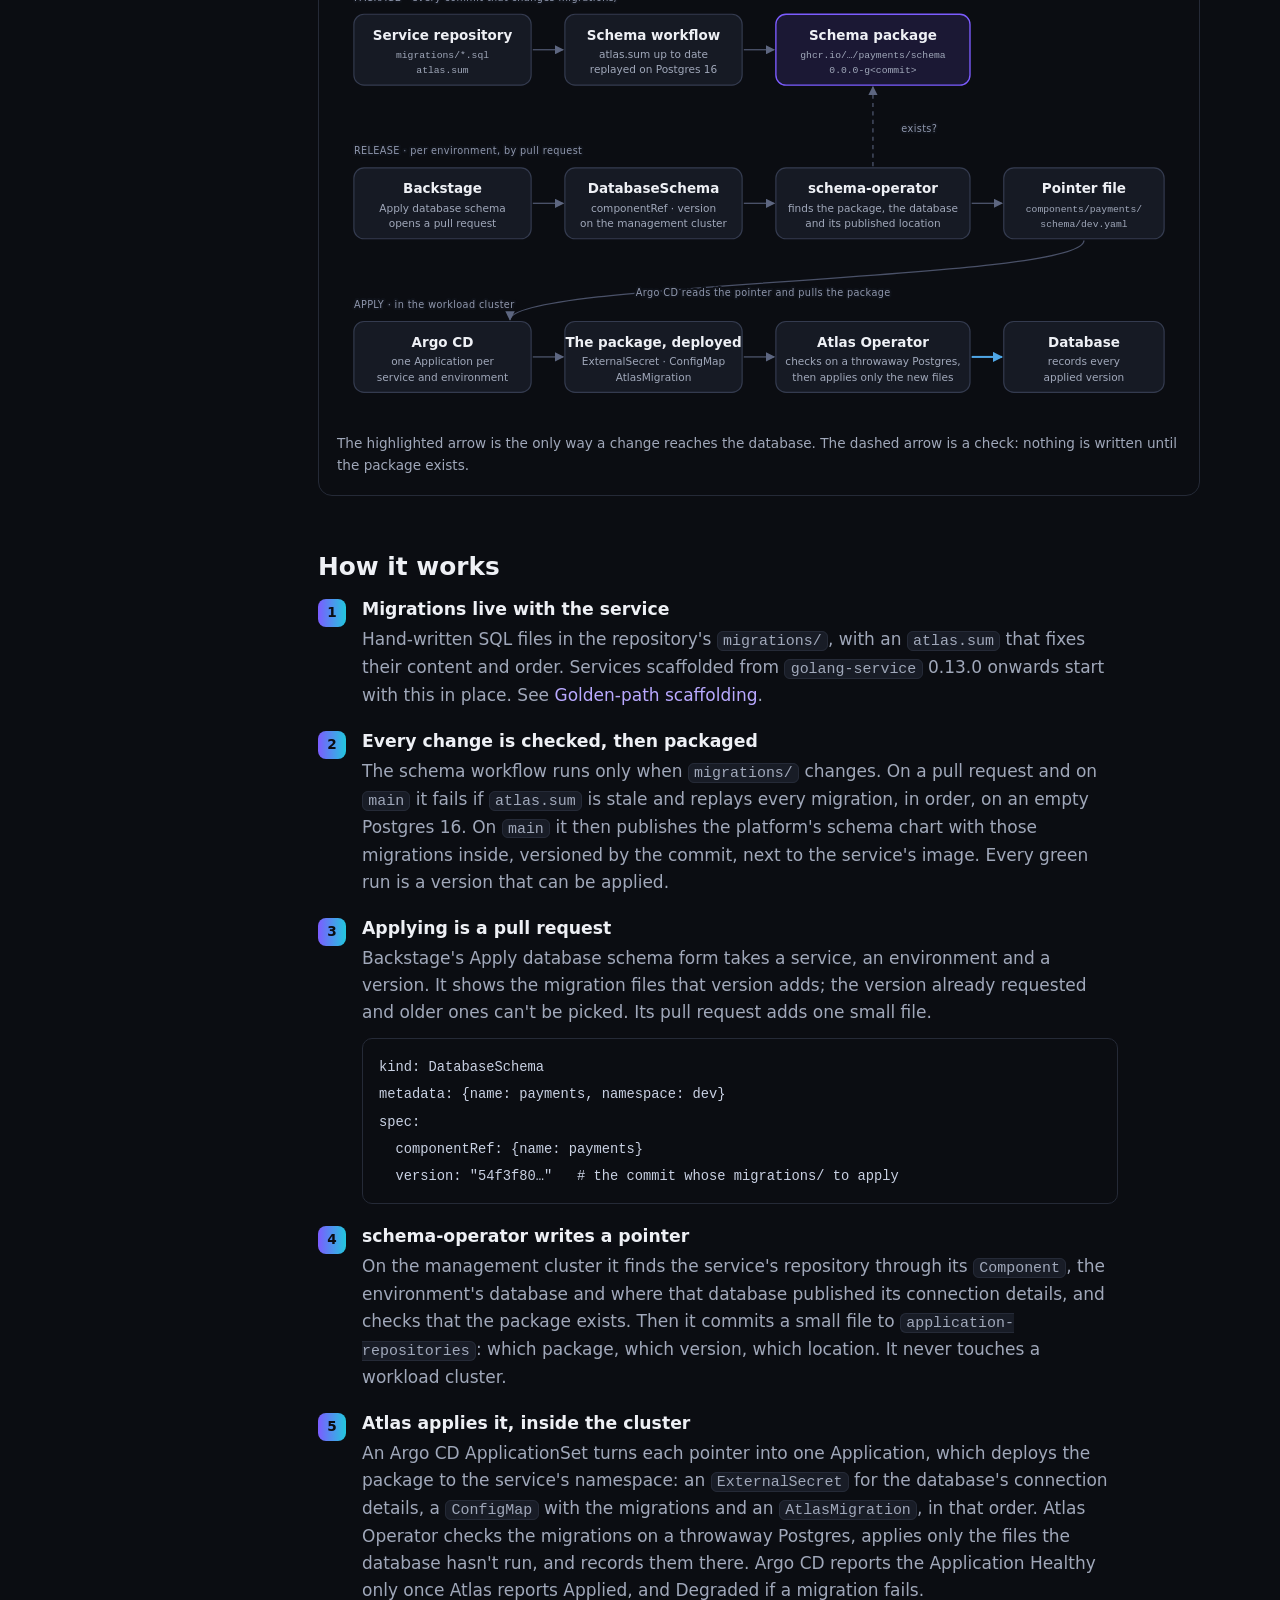
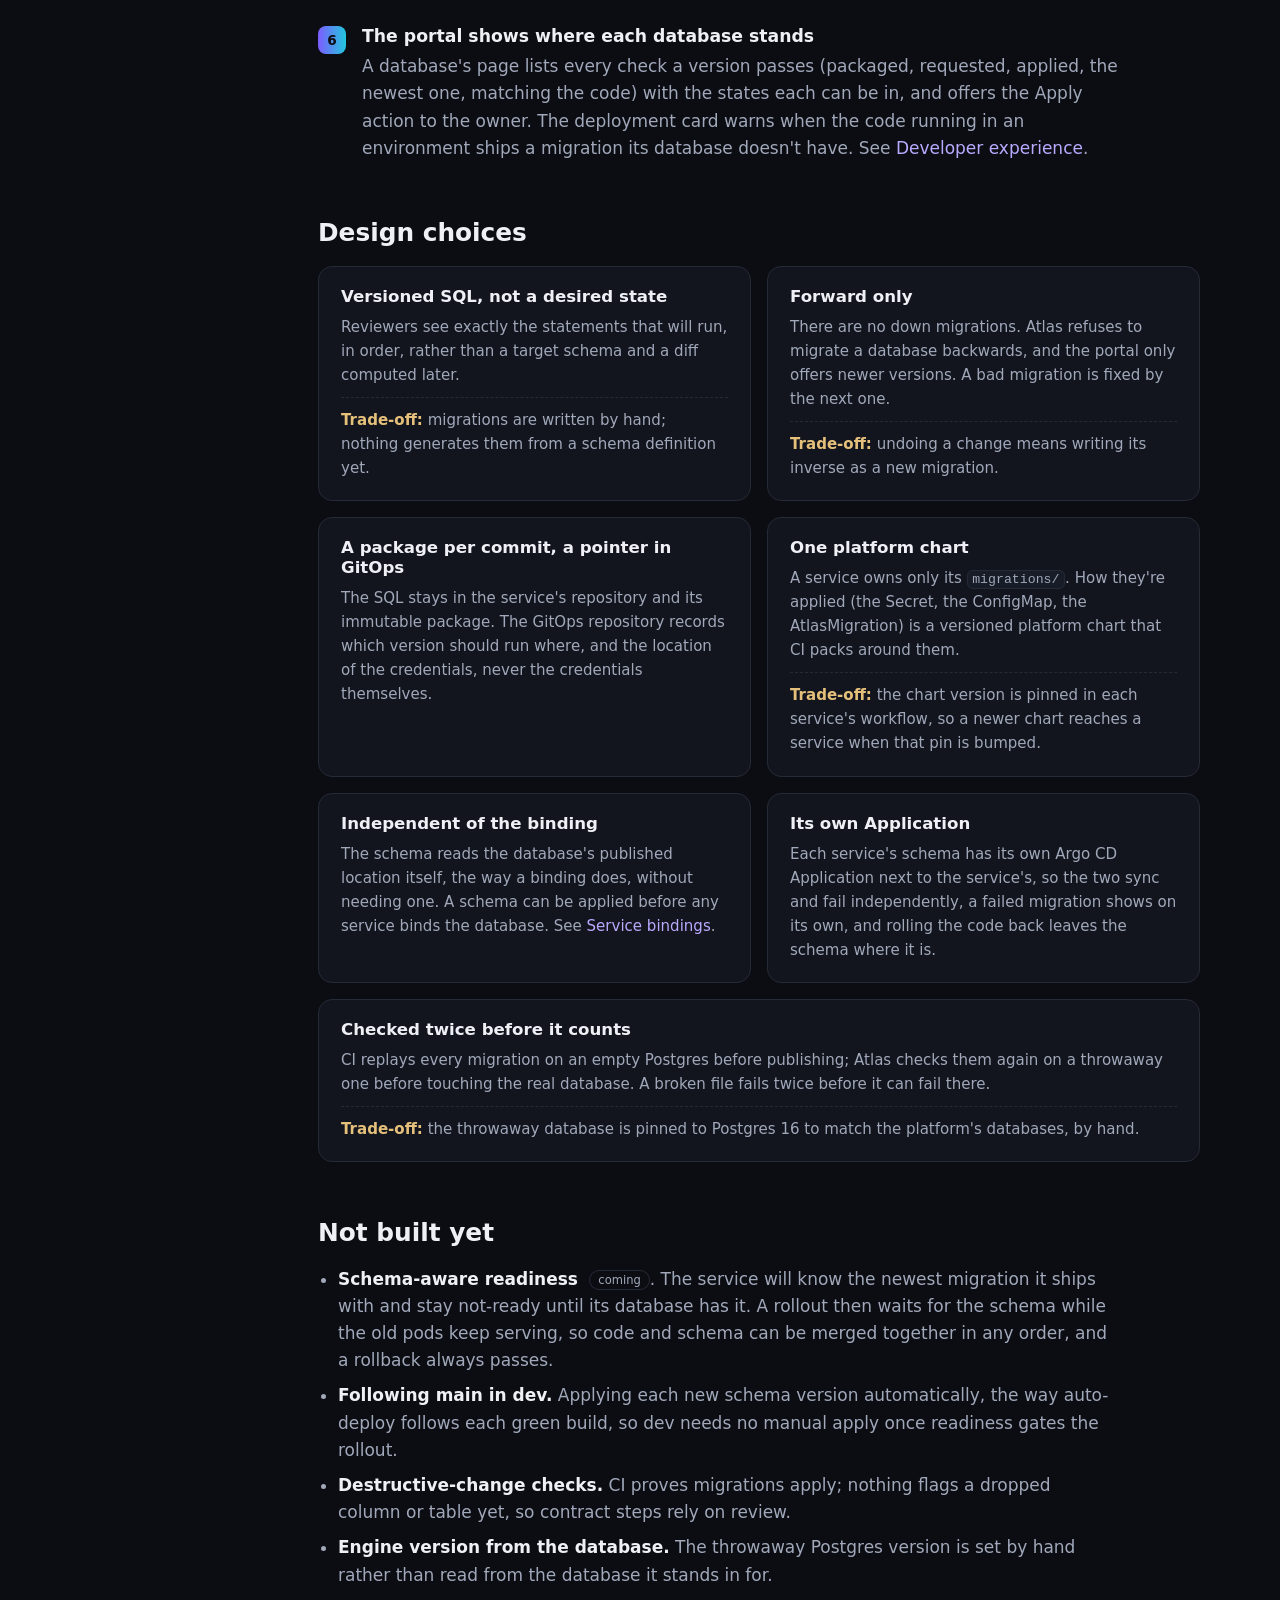
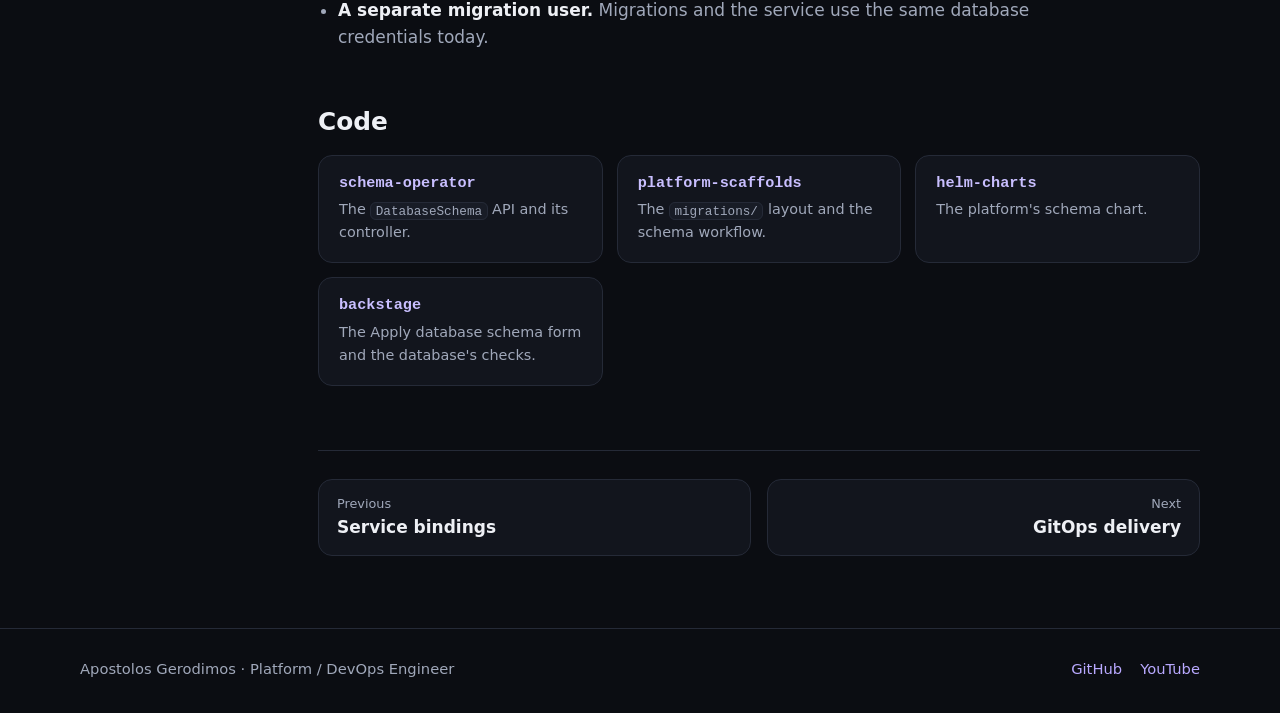
==== commit cd2a2fdc: "Carry database schemas through every page and diagram Co-Authored-By: Claude Opus 5.5 <noreply@anthr" ====
--- a/architecture/database-schemas/index.html
+++ b/architecture/database-schemas/index.html
@@ -65,7 +65,7 @@
             </article>
           </div>
           <ul class="points">
-            <li><strong>Code rollbacks are always safe.</strong> Rolling back never touches the database, and since changes go in additive first, the previous version runs against the newer schema.</li>
+            <li><strong>Code rollbacks leave the database alone.</strong> Rolling back never touches the schema, and because changes go in additive first, the previous version still runs against the newer one.</li>
             <li><strong>Expand, then contract.</strong> Additive changes can land before the code that uses them; destructive ones wait until no running version needs what they remove. It's the standard way to change a schema without downtime, and here it's simply how releases work.</li>
             <li><strong>The riskiest change gets its own review.</strong> A schema change has its own pull request, its own status and its own failure, instead of riding along inside a deploy.</li>
             <li><strong>Migrations run once, outside the service.</strong> Atlas applies each one, so replicas never race to migrate on startup and the service needs no migration logic.</li>
@@ -226,7 +226,7 @@
             </article>
             <article class="choice">
               <h3>Its own Application</h3>
-              <p>Each service's schema has its own Argo CD Application next to the service's, so the two sync, fail and roll back independently, and a failed migration shows on its own.</p>
+              <p>Each service's schema has its own Argo CD Application next to the service's, so the two sync and fail independently, a failed migration shows on its own, and rolling the code back leaves the schema where it is.</p>
             </article>
             <article class="choice">
               <h3>Checked twice before it counts</h3>
--- a/styles.css
+++ b/styles.css
@@ -134,7 +134,7 @@
 .steps h3 { font-size: 1.02rem; margin-bottom: 4px; }
 .steps p { color: var(--muted); font-size: 0.93rem; }
 
-.more-paths { display: grid; grid-template-columns: 1fr 1fr; gap: 16px; margin-top: 40px; }
+.more-paths { display: grid; grid-template-columns: repeat(3, minmax(0, 1fr)); gap: 16px; margin-top: 40px; }
 .path-card { background: var(--surface); border: 1px dashed var(--border); border-radius: var(--radius); padding: 20px 22px; }
 .path-card h3 { font-size: 1.05rem; margin-bottom: 6px; }
 .path-card p { color: var(--muted); font-size: 0.94rem; }
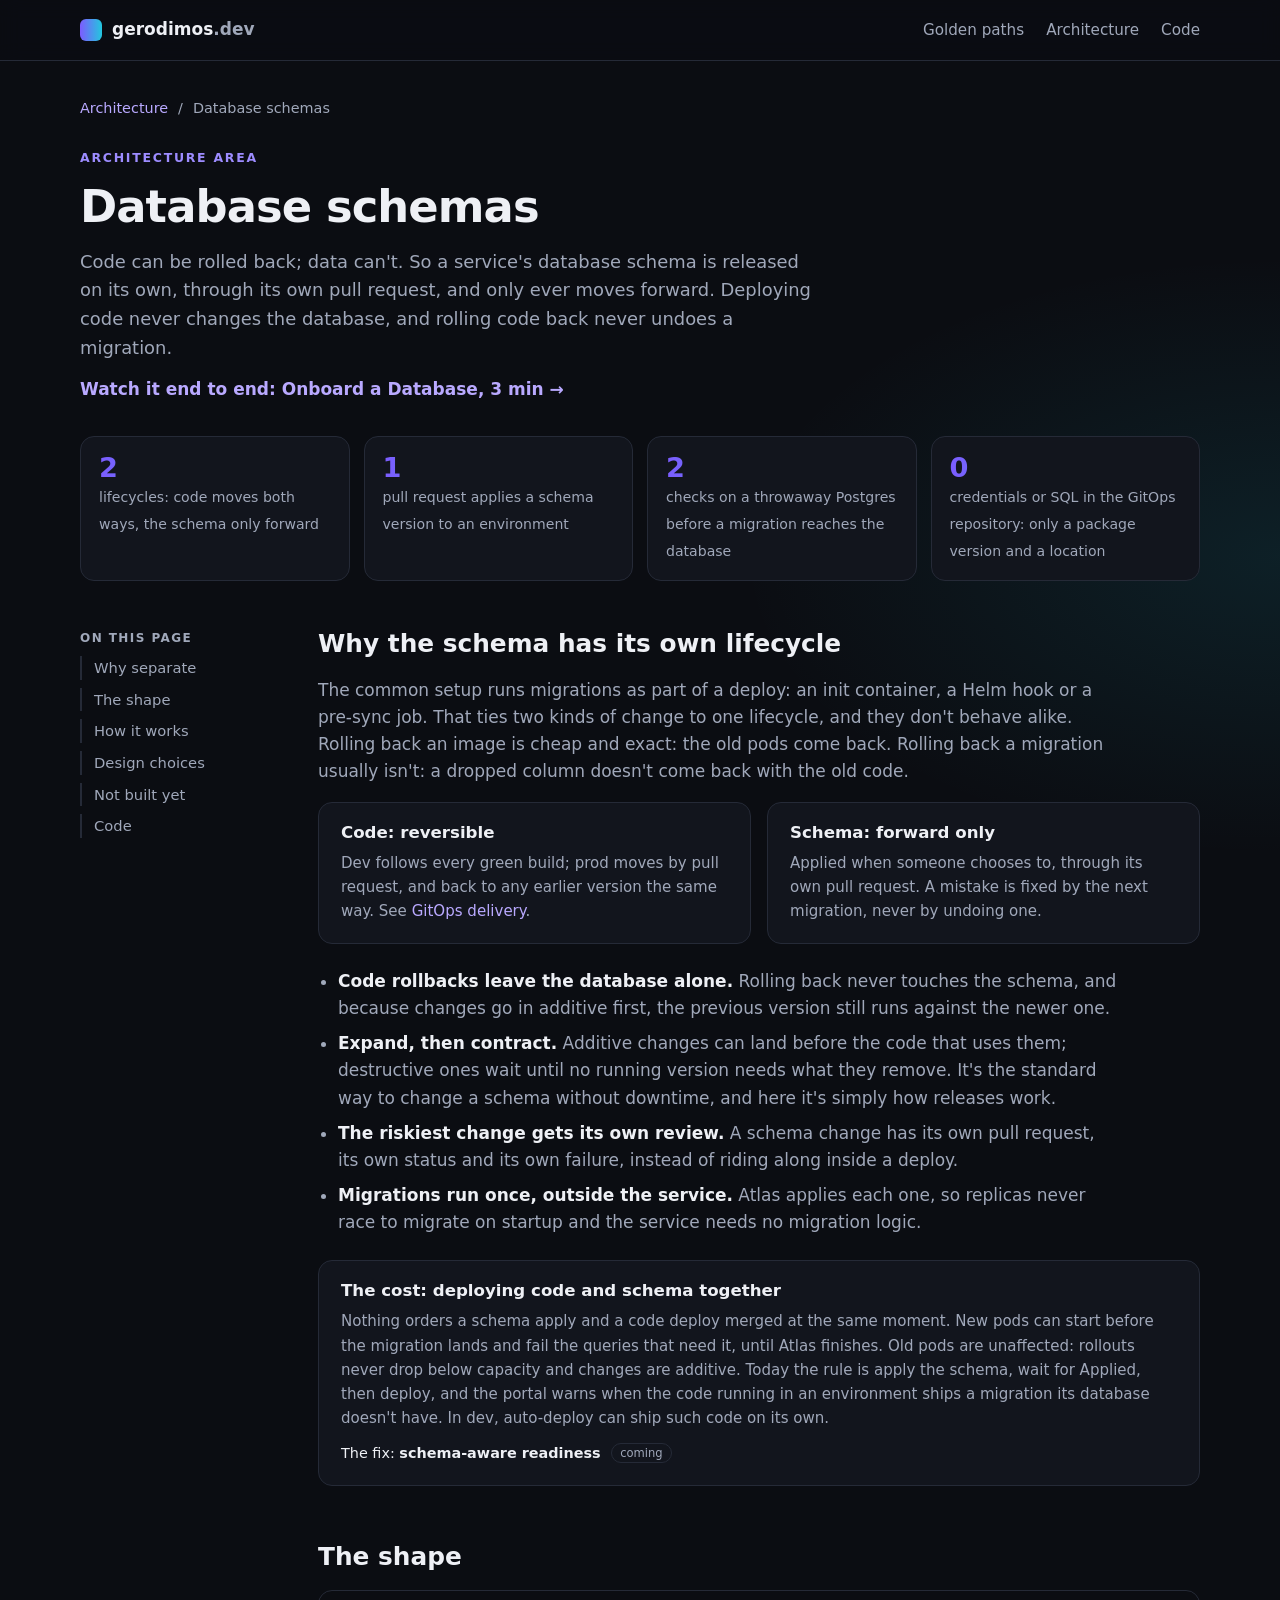
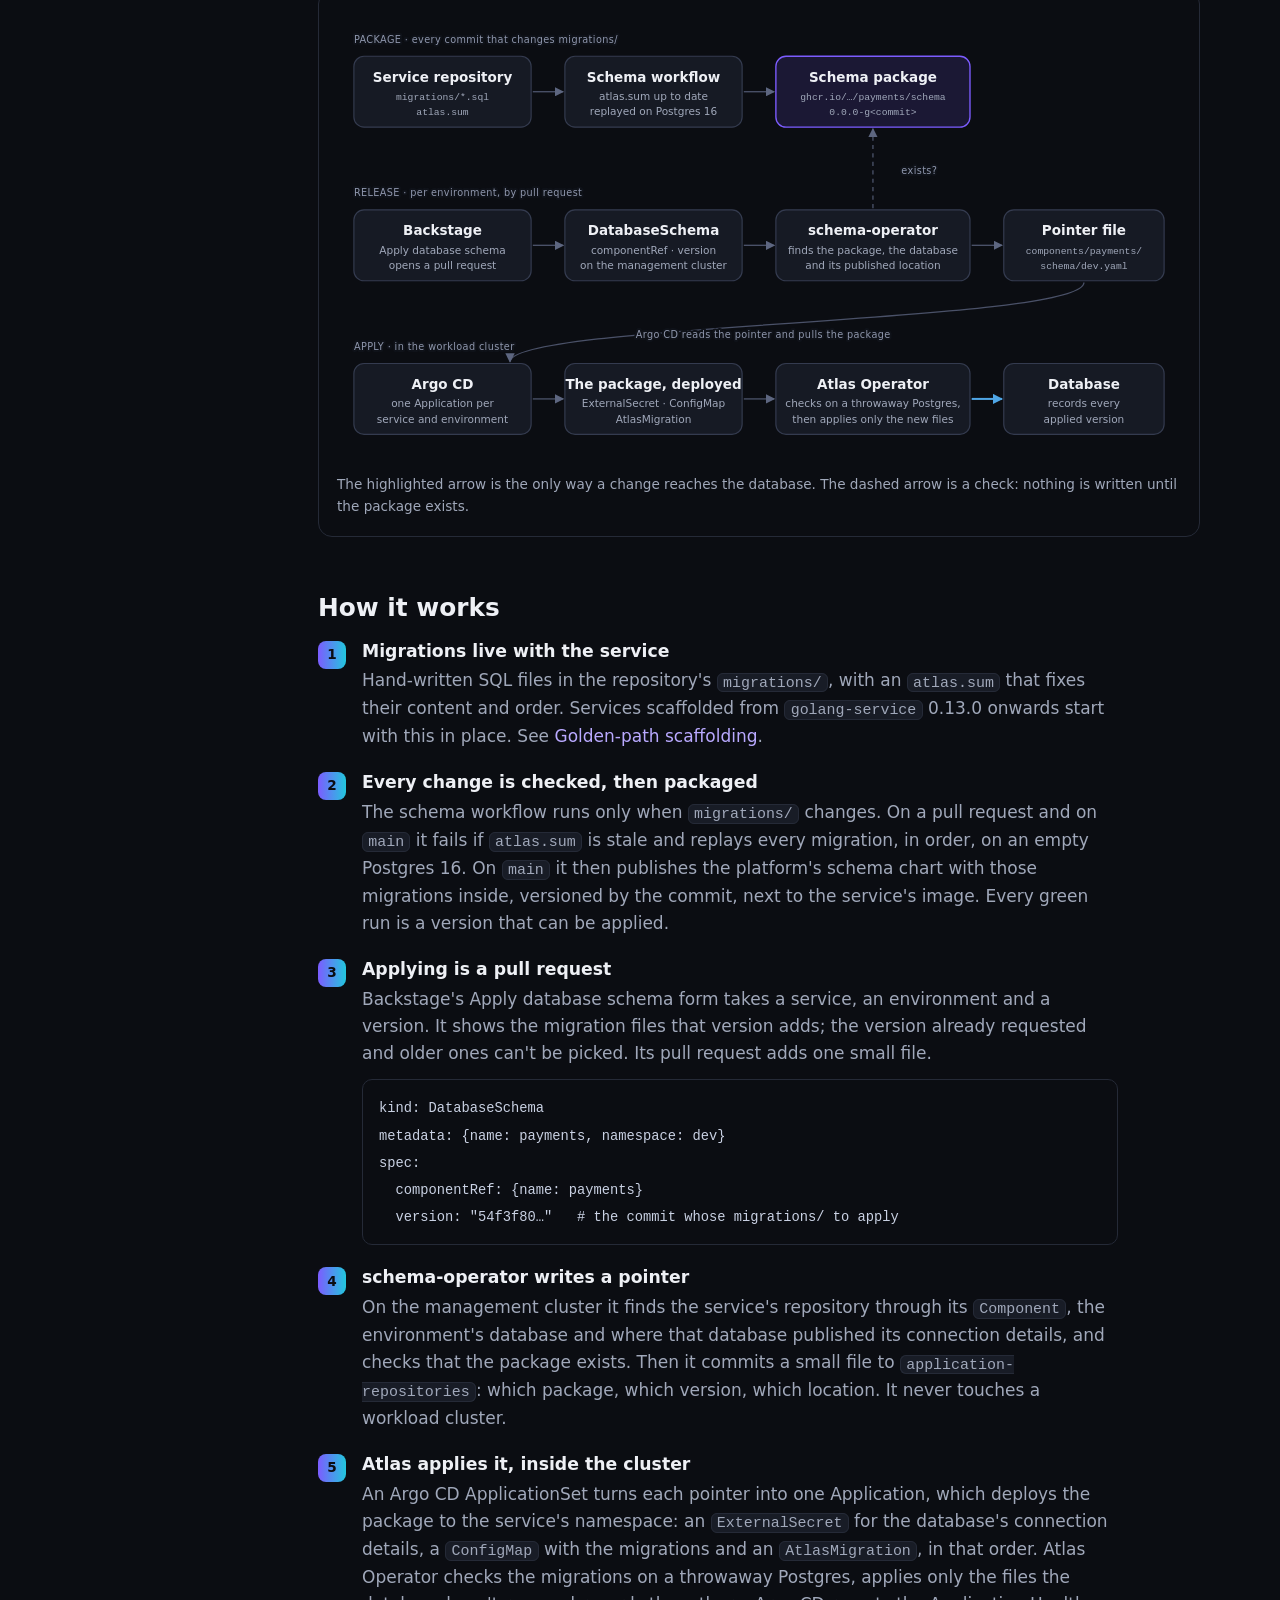
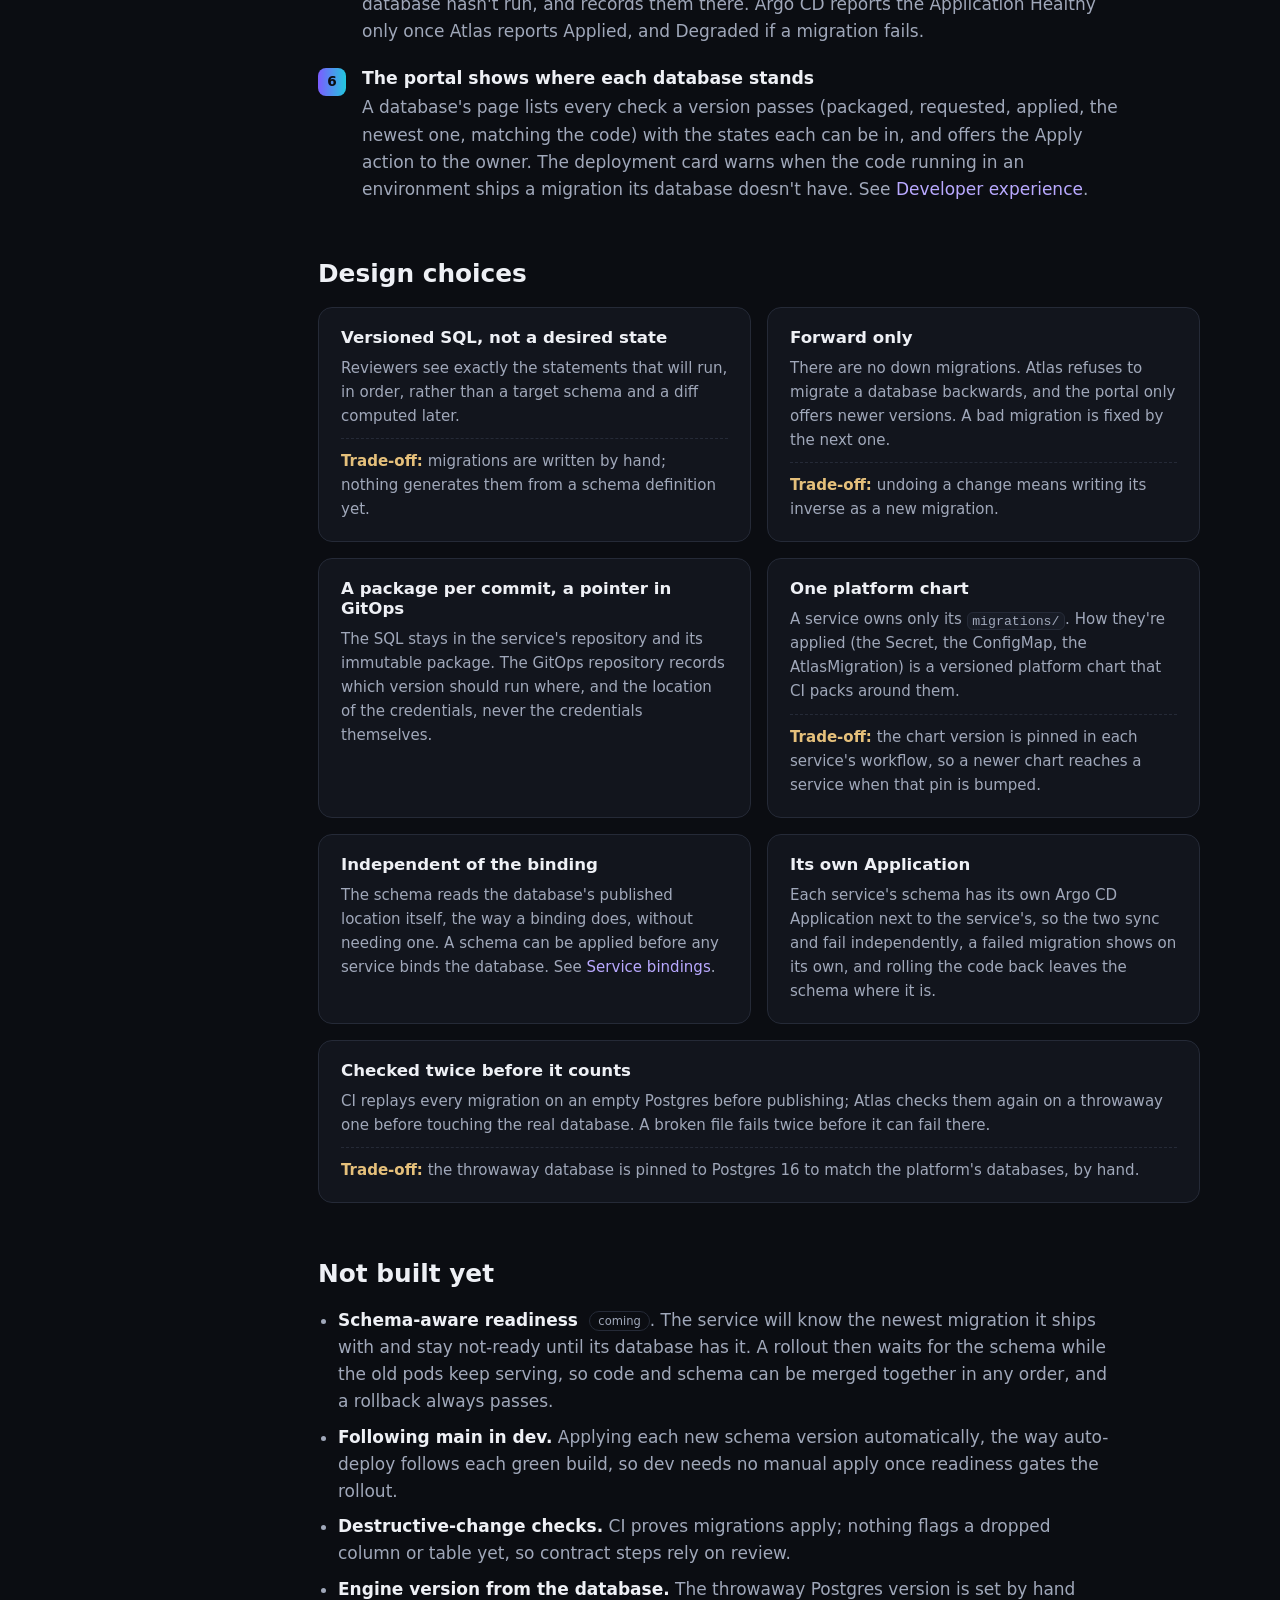
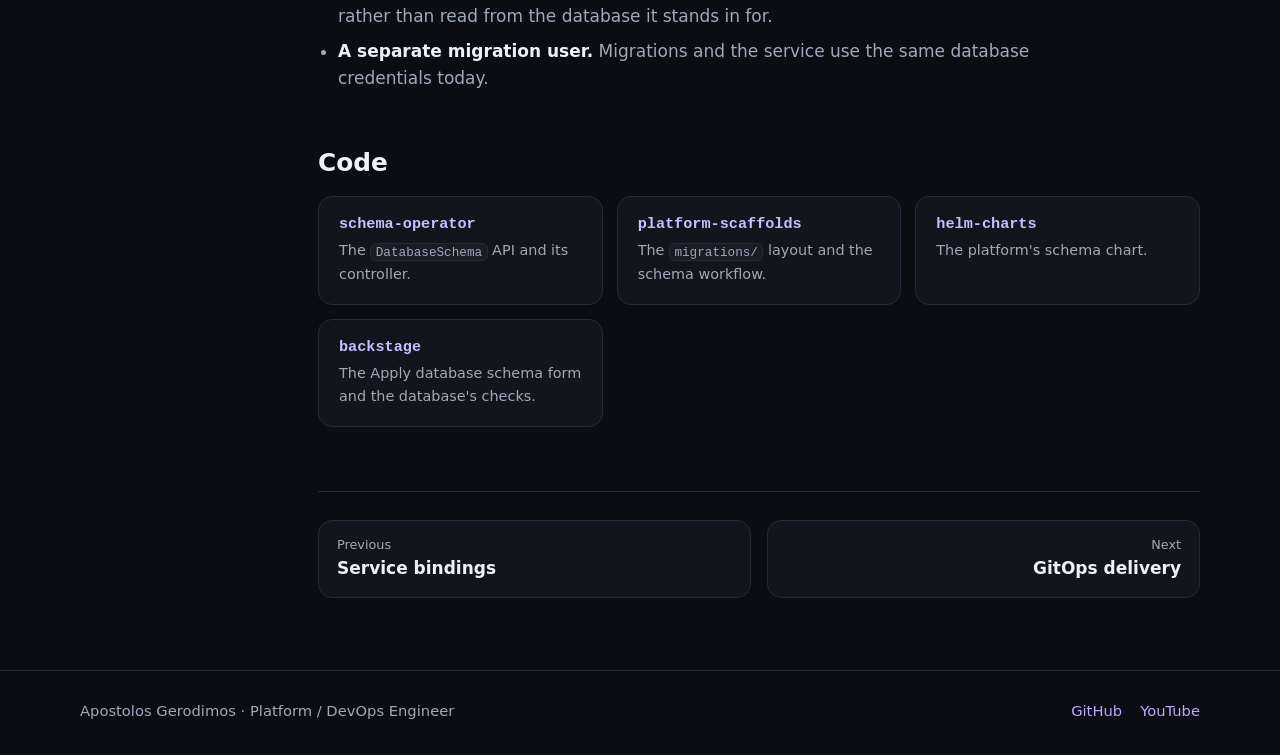
==== commit 8987b053: "Add the Onboard a Database demo video Co-Authored-By: Claude Opus 5.5 <noreply@anthropic.com>" ====
--- a/architecture/database-schemas/index.html
+++ b/architecture/database-schemas/index.html
@@ -30,6 +30,7 @@
       <p class="eyebrow">Architecture area</p>
       <h1>Database schemas</h1>
       <p class="lede">Code can be rolled back; data can't. So a service's database schema is released on its own, through its own pull request, and only ever moves forward. Deploying code never changes the database, and rolling code back never undoes a migration.</p>
+      <p class="watch"><a href="../../#demo-database">Watch it end to end: Onboard a Database, 3&nbsp;min&nbsp;→</a></p>
     </header>
 
     <ul class="facts" aria-label="At a glance">
--- a/styles.css
+++ b/styles.css
@@ -38,7 +38,7 @@
   border-radius: 6px;
   padding: 0.05em 0.35em;
 }
-h1, h2, h3 { line-height: 1.2; margin: 0; }
+h1, h2, h3, h4 { line-height: 1.2; margin: 0; }
 p { margin: 0; }
 
 .wrap { width: min(1120px, 100% - 32px); margin-inline: auto; }
@@ -111,6 +111,9 @@
 .section-head p:not(.eyebrow) { color: var(--muted); margin-top: 12px; }
 
 /* Video */
+.path-title { font-size: 1.2rem; margin: 64px 0 16px; scroll-margin-top: 88px; }
+.path-title:first-of-type { margin-top: 0; }
+.path-title .muted { font-weight: 500; font-size: 0.95rem; }
 .video { position: relative; aspect-ratio: 16 / 9; border-radius: var(--radius); overflow: hidden; border: 1px solid var(--border); background: #000; }
 .video iframe, .video-facade, .video-facade img { position: absolute; inset: 0; width: 100%; height: 100%; border: 0; }
 .video-facade img { object-fit: cover; }
@@ -131,14 +134,8 @@
   flex: none; width: 30px; height: 30px; border-radius: 50%; display: grid; place-items: center;
   background: var(--grad); color: #0b0d12; font-weight: 700; font-size: 0.9rem;
 }
-.steps h3 { font-size: 1.02rem; margin-bottom: 4px; }
+.steps h4 { font-size: 1.02rem; margin-bottom: 4px; }
 .steps p { color: var(--muted); font-size: 0.93rem; }
-
-.more-paths { display: grid; grid-template-columns: repeat(3, minmax(0, 1fr)); gap: 16px; margin-top: 40px; }
-.path-card { background: var(--surface); border: 1px dashed var(--border); border-radius: var(--radius); padding: 20px 22px; }
-.path-card h3 { font-size: 1.05rem; margin-bottom: 6px; }
-.path-card p { color: var(--muted); font-size: 0.94rem; }
-.tag { display: inline-block; margin-top: 12px; font-size: 0.78rem; color: var(--muted); border: 1px solid var(--border); border-radius: 999px; padding: 2px 10px; }
 
 /* Decisions */
 .grid { display: grid; grid-template-columns: repeat(3, 1fr); gap: 16px; }
@@ -171,7 +168,7 @@
   .site-header nav { gap: 10px; }
   .site-header nav a { font-size: 0.8rem; }
   .brand { font-size: 0.95rem; }
-  .steps, .grid, .repos, .more-paths { grid-template-columns: 1fr; }
+  .steps, .grid, .repos { grid-template-columns: 1fr; }
   .section { padding: 56px 0; }
 }
 @media (prefers-reduced-motion: reduce) {
@@ -210,6 +207,8 @@
 .concept-head { margin: 28px 0 32px; max-width: 68ch; }
 .concept-head h1 { font-size: clamp(2rem, 4vw, 2.8rem); letter-spacing: -0.02em; }
 .concept-head .lede { margin-top: 14px; }
+.concept-head .watch { margin-top: 14px; font-weight: 600; }
+.concept-head .watch a { color: #b9a9ff; }
 .facts { list-style: none; padding: 0; margin: 0 0 48px; display: grid; grid-template-columns: repeat(4, 1fr); gap: 14px; }
 .facts li { background: var(--surface); border: 1px solid var(--border); border-radius: var(--radius); padding: 16px 18px; }
 .facts strong { display: block; font-size: 1.7rem; line-height: 1.1; background: var(--grad); -webkit-background-clip: text; background-clip: text; color: transparent; }
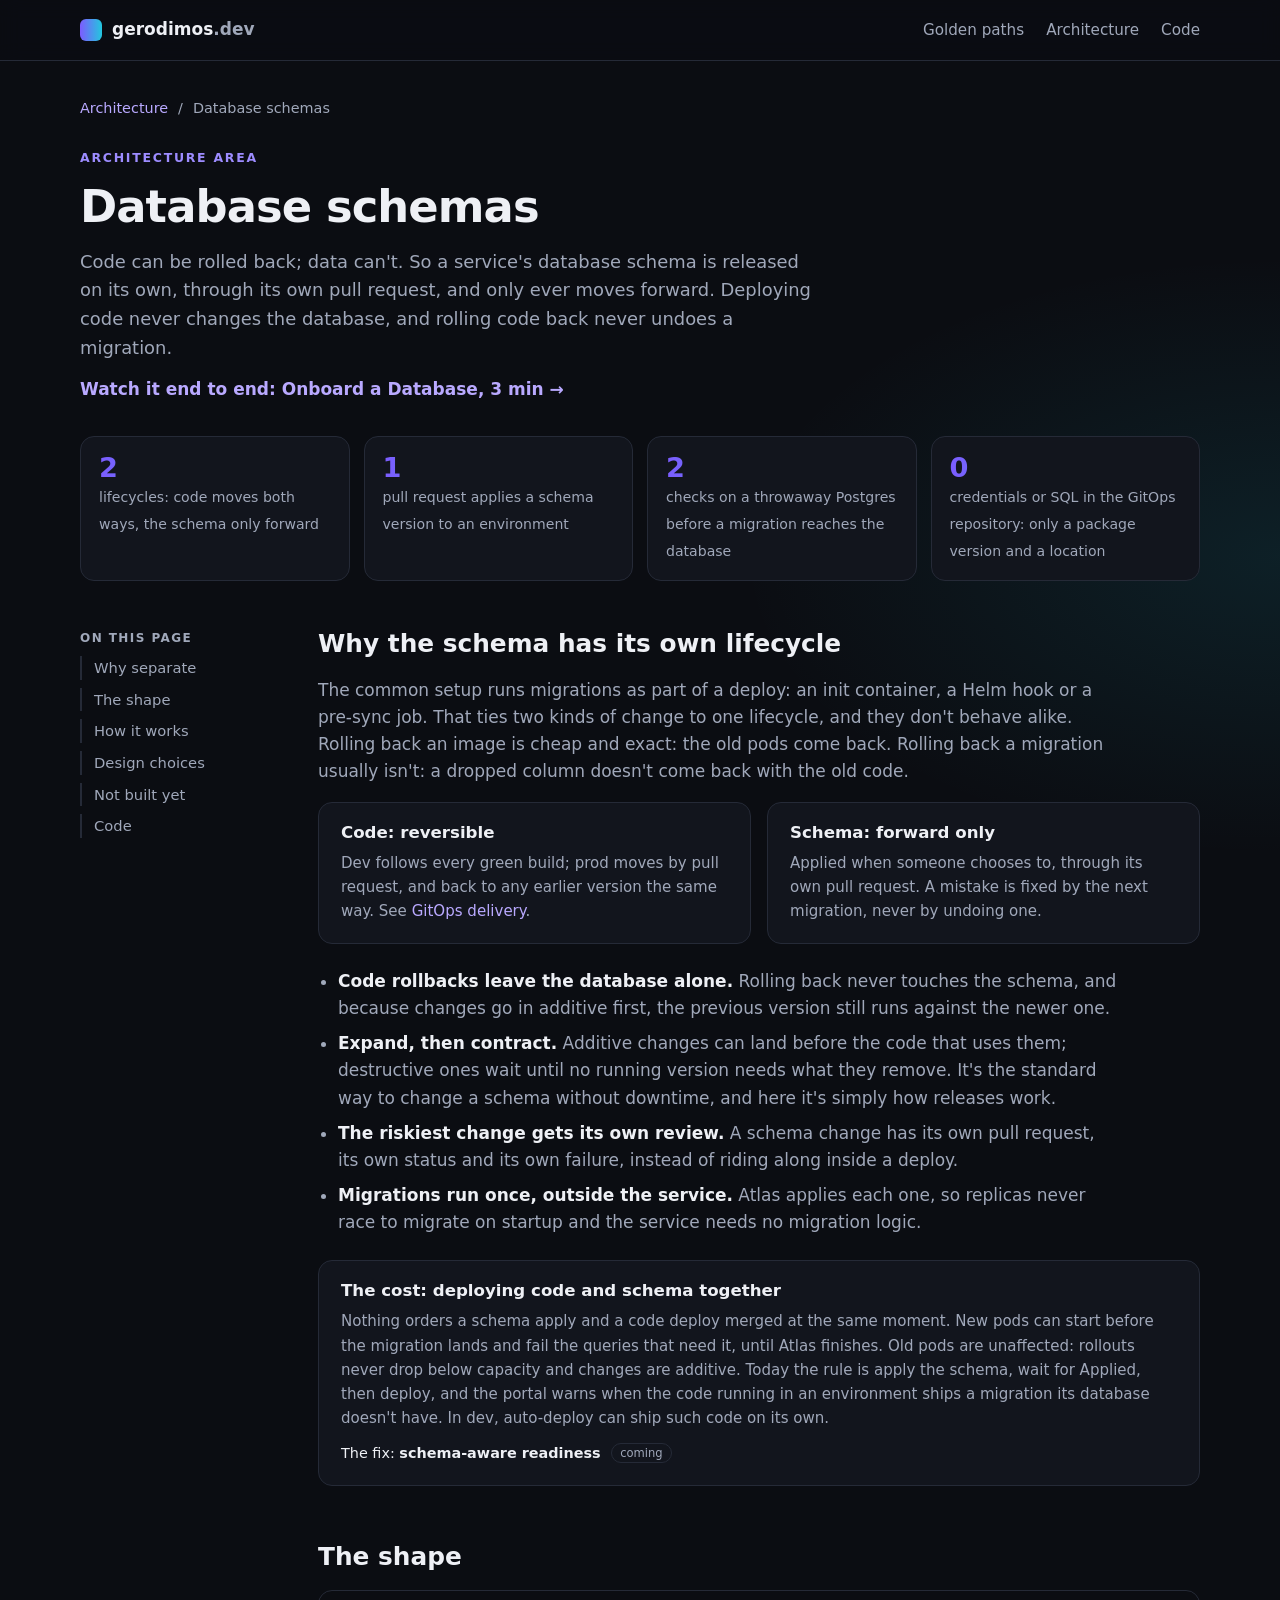
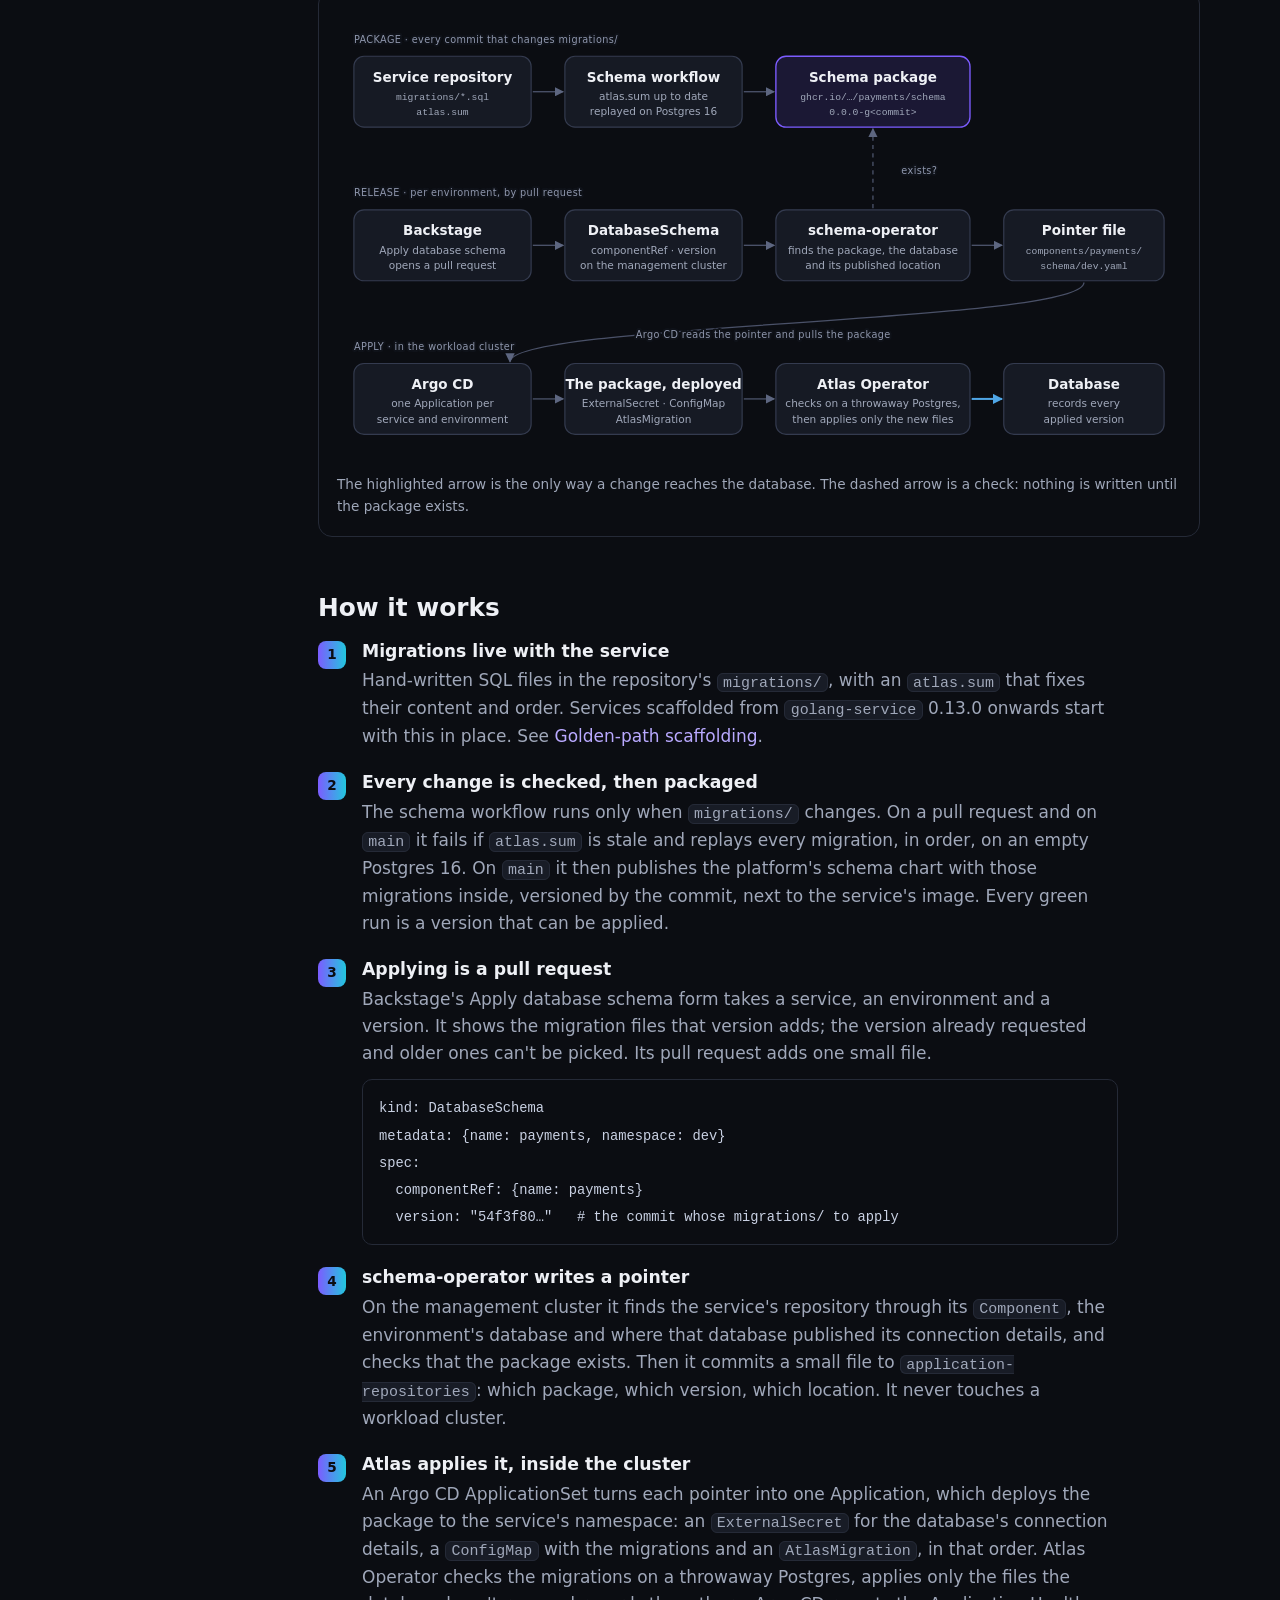
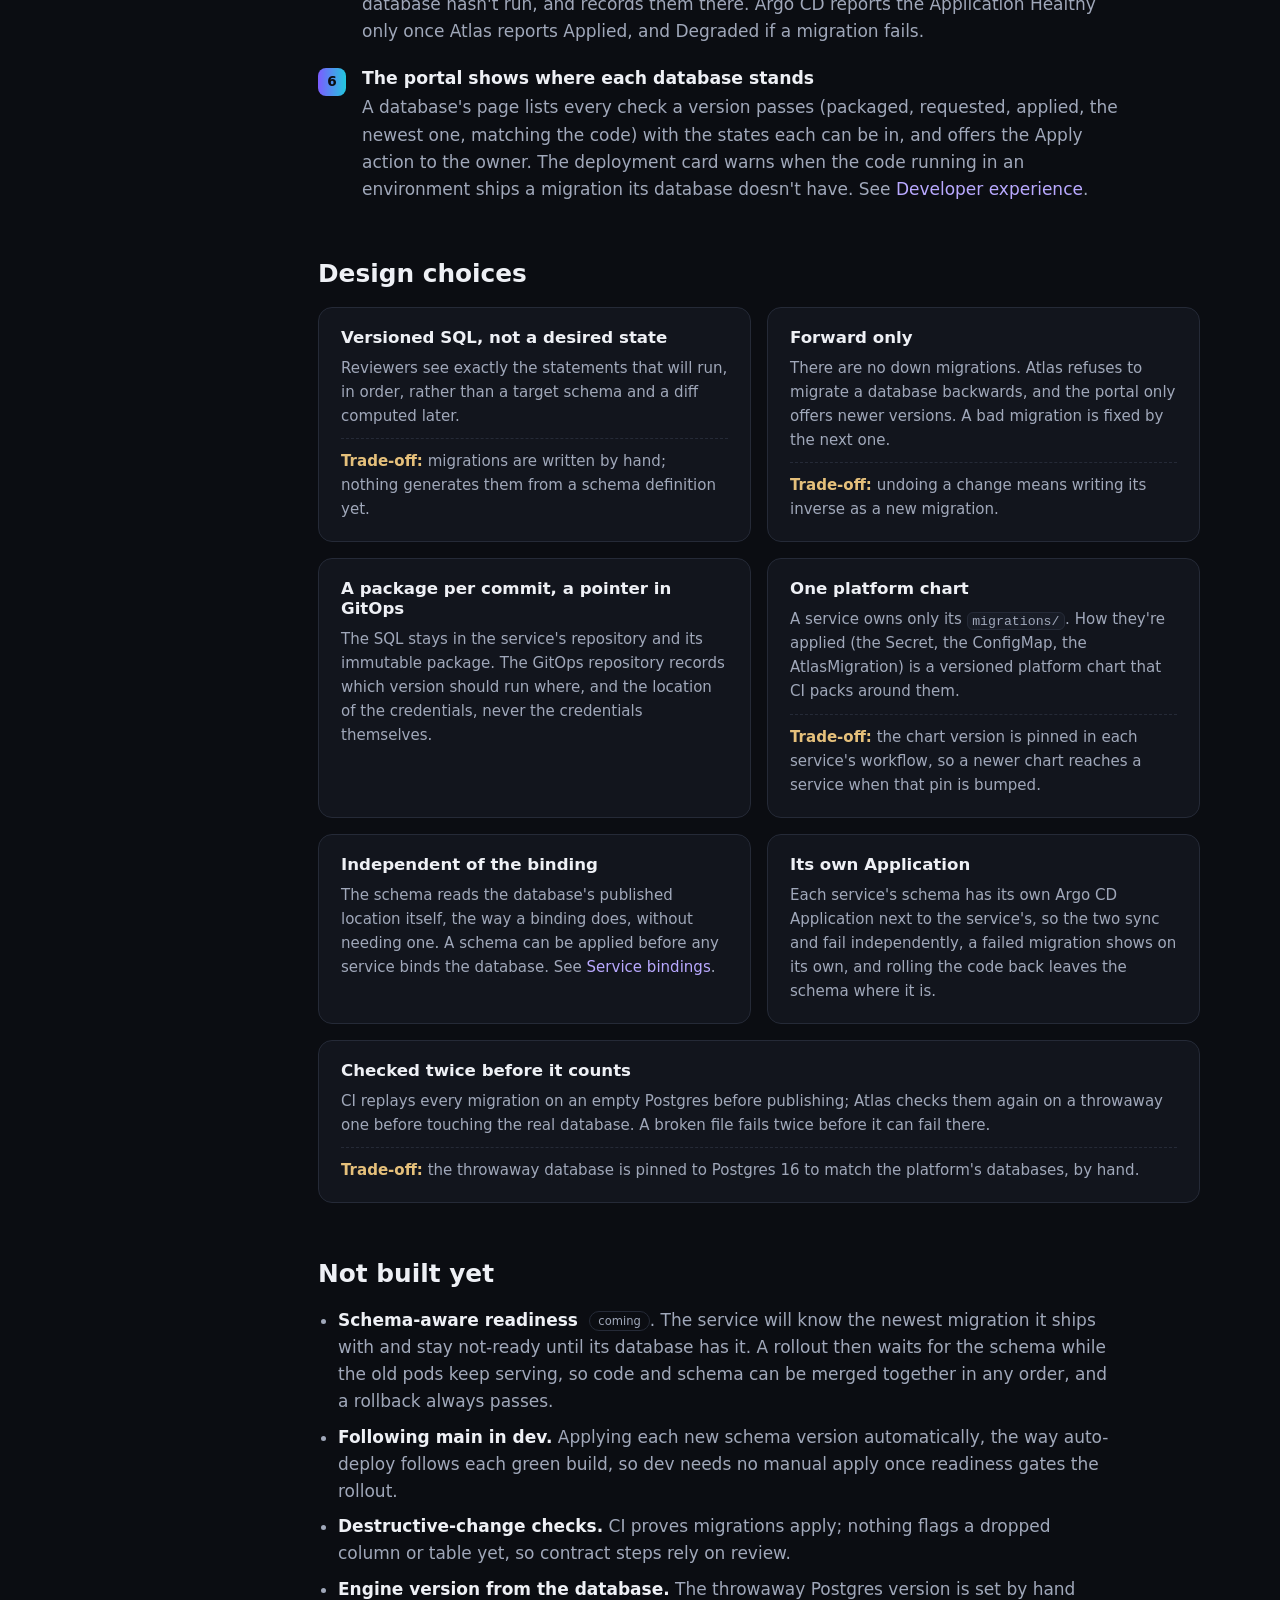
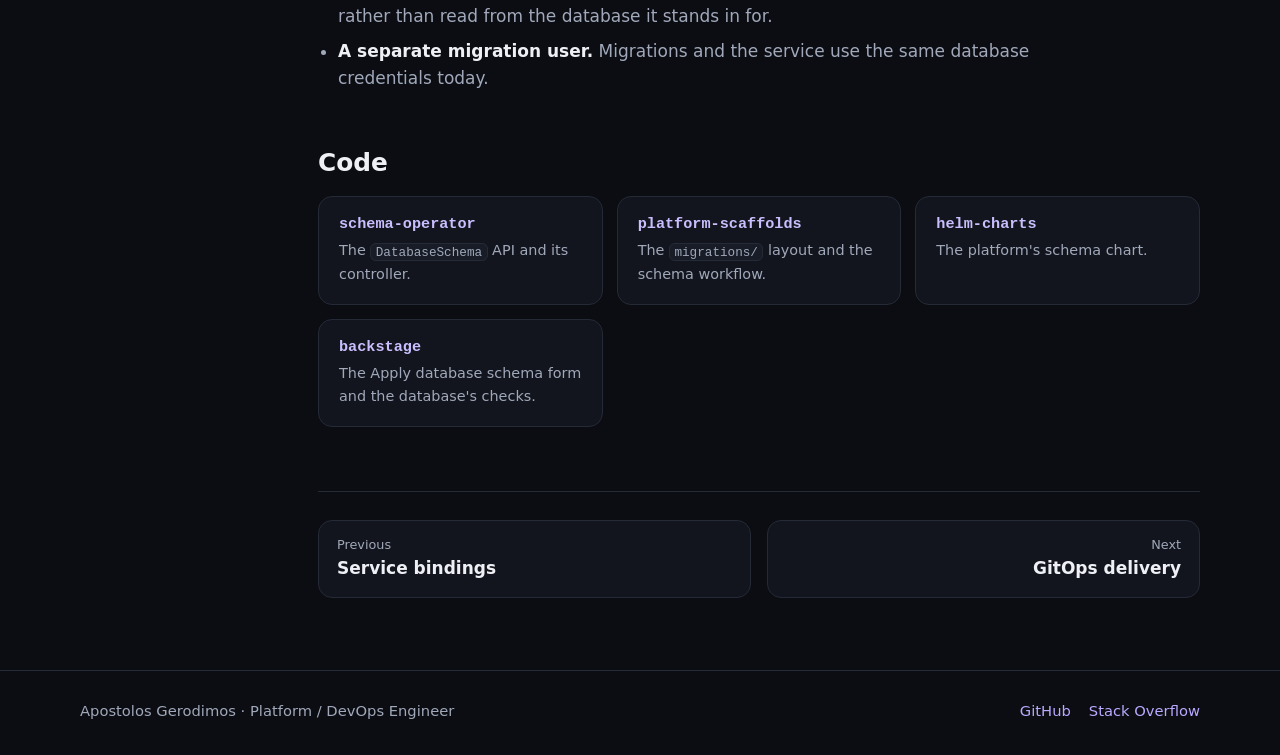
==== commit 4944c5d3: "Link Stack Overflow instead of YouTube in the footer Co-Authored-By: Claude Opus 5.5 <noreply@anthro" ====
--- a/architecture/database-schemas/index.html
+++ b/architecture/database-schemas/index.html
@@ -6,7 +6,7 @@
   <title>Database schemas · Apostolos Gerodimos</title>
   <meta name="description" content="Code can be rolled back; data can't. A service's database schema is released on its own, through its own pull request, and only ever moves forward.">
   <link rel="icon" href="../../assets/favicon.svg" type="image/svg+xml">
-  <link rel="stylesheet" href="../../styles.css">
+  <link rel="stylesheet" href="../../styles.css?v=2026-10-12">
 </head>
 <body>
   <header class="site-header">
@@ -271,7 +271,7 @@
       <p>Apostolos Gerodimos · Platform / DevOps Engineer</p>
       <nav aria-label="Elsewhere">
         <a href="https://github.com/entr0pian">GitHub</a>
-        <a href="https://www.youtube.com/@tolisgerodimos7368">YouTube</a>
+        <a href="https://stackoverflow.com/users/10463211/tolis-gerodimos">Stack Overflow</a>
       </nav>
     </div>
   </footer>
--- a/styles.css
+++ b/styles.css
@@ -71,9 +71,59 @@
 .hero-copy h1 { font-size: clamp(2rem, 3.3vw, 2.75rem); font-weight: 750; letter-spacing: -0.02em; line-height: 1.15; }
 .hero-copy .lede { margin-top: 22px; max-width: 54ch; }
 .hero-copy .cta { margin-top: 30px; align-items: center; }
-.link-cta { color: #b9a9ff; font-weight: 600; padding: 12px 6px; }
+.outcomes { list-style: none; padding: 0; margin: 22px 0 0; display: grid; gap: 8px; max-width: 58ch; color: var(--muted); font-size: 0.98rem; }
+.outcomes li { position: relative; padding-left: 22px; }
+.outcomes li::before { content: ""; position: absolute; left: 2px; top: 0.62em; width: 8px; height: 8px; border-radius: 2px; background: var(--grad); }
+.outcomes strong { color: var(--text); font-weight: 600; }
+
+/* Hero button bubbles: shown on hover (where hover exists) or keyboard focus. */
+.tipped { position: relative; display: inline-block; --tip-x: -50%; }
+.tipped .tip {
+  position: absolute; left: 50%; top: calc(100% + 10px); translate: var(--tip-x) 4px; z-index: 5;
+  width: max-content; max-width: min(300px, calc(100vw - 32px));
+  background: var(--surface-2); border: 1px solid #343b4f; border-radius: 10px;
+  padding: 10px 13px; font-size: 0.86rem; font-weight: 400; line-height: 1.45; color: var(--muted);
+  box-shadow: 0 10px 30px rgba(0, 0, 0, 0.45);
+  opacity: 0; visibility: hidden; transition: opacity 0.15s ease, translate 0.15s ease, visibility 0.15s;
+}
+.tipped .tip::before {
+  content: ""; position: absolute; left: 50%; top: -6px; width: 10px; height: 10px; translate: -50% 0; rotate: 45deg;
+  background: var(--surface-2); border-left: 1px solid #343b4f; border-top: 1px solid #343b4f;
+}
+/* Anchored to the button's left edge instead of its centre, so it can't run off the left of the screen. */
+.tipped.tip-start { --tip-x: 0; }
+.tipped.tip-start .tip { left: 0; }
+.tipped.tip-start .tip::before { left: 32px; }
+.tipped .tip strong { color: var(--text); font-weight: 600; }
+@media (hover: hover) { .tipped:hover .tip { opacity: 1; visibility: visible; translate: var(--tip-x) 0; } }
+.tipped:has(:focus-visible) .tip, .live.pinned .tip { opacity: 1; visibility: visible; translate: var(--tip-x) 0; }
+
+/* View demo: a status dot set by main.js's check of the live platform; offline,
+   a click pins its bubble open instead of navigating. */
+.live .btn { display: inline-flex; align-items: center; gap: 9px; }
+.live .dot { width: 9px; height: 9px; border-radius: 50%; background: #5d6680; flex: none; }
+.live[data-live="online"] .dot { background: #3ddc84; box-shadow: 0 0 0 3px rgba(61, 220, 132, 0.18); }
+.live[data-live="checking"] .dot { animation: live-pulse 1s ease-in-out infinite; }
+@keyframes live-pulse { 50% { opacity: 0.3; } }
+.live[data-live="offline"] .btn { color: var(--muted); border-style: dashed; border-color: #3a4152; background: transparent; }
+.live [data-when] { display: none; }
+.live[data-live="unknown"] [data-when="unknown"],
+.live[data-live="checking"] [data-when="checking"],
+.live[data-live="online"] [data-when="online"],
+.live[data-live="offline"] [data-when="offline"] { display: inline; }
+/* Phones have no hover and the buttons share rows. The two in-page buttons just
+   scroll there, so their bubbles go; View demo's becomes a note in the flow under
+   the buttons, shown on tap. Hidden, neither takes any space. */
+@media (max-width: 600px) {
+  .tipped:not(.live) .tip { display: none; }
+  .live { display: contents; }
+  .live .tip { position: static; translate: none; flex-basis: 100%; width: auto; max-width: none; display: none; box-shadow: none; }
+  .live .tip::before { display: none; }
+  .live:has(:focus-visible) .tip, .live.pinned .tip { display: block; translate: none; }
+}
 .byline { margin-top: 26px; color: var(--muted); font-size: 0.93rem; }
-.byline strong { color: var(--text); font-weight: 600; }
+.byline a { color: var(--text); font-weight: 600; text-decoration: underline; text-decoration-color: #4a5168; text-underline-offset: 3px; }
+.byline a:hover { text-decoration-color: currentColor; }
 .tech-row { list-style: none; padding: 0; margin: 14px 0 0; display: flex; flex-wrap: wrap; gap: 6px 0; color: var(--muted); font-size: 0.88rem; }
 .tech-row li { white-space: nowrap; }
 .tech-row li:not(:last-child)::after { content: "·"; margin: 0 10px; color: #4a5168; }
@@ -111,8 +161,9 @@
 .section-head p:not(.eyebrow) { color: var(--muted); margin-top: 12px; }
 
 /* Video */
-.path-title { font-size: 1.2rem; margin: 64px 0 16px; scroll-margin-top: 88px; }
-.path-title:first-of-type { margin-top: 0; }
+.paths { display: grid; grid-template-columns: repeat(2, minmax(0, 1fr)); gap: 32px; }
+.path { display: flex; flex-direction: column; }
+.path-title { font-size: 1.15rem; margin: 0 0 14px; scroll-margin-top: 88px; }
 .path-title .muted { font-weight: 500; font-size: 0.95rem; }
 .video { position: relative; aspect-ratio: 16 / 9; border-radius: var(--radius); overflow: hidden; border: 1px solid var(--border); background: #000; }
 .video iframe, .video-facade, .video-facade img { position: absolute; inset: 0; width: 100%; height: 100%; border: 0; }
@@ -128,22 +179,15 @@
 }
 .video-facade:hover .play { transform: scale(1.06); }
 
-.steps { list-style: none; padding: 0; margin: 32px 0 0; display: grid; grid-template-columns: repeat(4, 1fr); gap: 16px; }
-.steps li { display: flex; gap: 14px; }
-.steps .n {
-  flex: none; width: 30px; height: 30px; border-radius: 50%; display: grid; place-items: center;
-  background: var(--grad); color: #0b0d12; font-weight: 700; font-size: 0.9rem;
-}
-.steps h4 { font-size: 1.02rem; margin-bottom: 4px; }
-.steps p { color: var(--muted); font-size: 0.93rem; }
-
-/* Decisions */
-.grid { display: grid; grid-template-columns: repeat(3, 1fr); gap: 16px; }
+.path-sum { margin: 18px 0 0; display: grid; gap: 8px; font-size: 0.93rem; }
+.path-sum div { display: grid; grid-template-columns: 7.5em minmax(0, 1fr); gap: 12px; }
+.path-sum dt { color: var(--text); font-weight: 600; }
+.path-sum dd { margin: 0; color: var(--muted); }
+.more { display: inline-block; margin-top: 14px; font-size: 0.92rem; font-weight: 600; }
+
 .card { background: var(--surface); border: 1px solid var(--border); border-radius: var(--radius); padding: 22px; }
 .card h3 { font-size: 1.05rem; margin-bottom: 8px; }
 .card p { color: var(--muted); font-size: 0.94rem; }
-.stack { list-style: none; padding: 0; margin: 32px 0 0; display: flex; flex-wrap: wrap; gap: 8px; }
-.stack li { font-size: 0.86rem; color: var(--muted); background: var(--surface); border: 1px solid var(--border); border-radius: 999px; padding: 4px 12px; }
 
 /* Repos */
 .repos { display: grid; grid-template-columns: repeat(3, 1fr); gap: 14px; }
@@ -151,7 +195,16 @@
 .repo:hover { text-decoration: none; border-color: #3a4152; background: var(--surface-2); }
 .repo h3 { font-family: var(--mono); font-size: 0.95rem; margin-bottom: 6px; color: #c9bfff; }
 .repo p { color: var(--muted); font-size: 0.9rem; }
-.note { color: var(--muted); font-size: 0.94rem; margin-top: 28px; max-width: 75ch; }
+.built { list-style: none; padding: 0; margin: 0 0 36px; display: grid; grid-template-columns: repeat(4, 1fr); gap: 16px; }
+.built li { color: var(--muted); font-size: 0.93rem; padding-left: 14px; border-left: 2px solid var(--accent-a); }
+.built strong { color: var(--text); }
+.repo-groups { display: grid; grid-template-columns: repeat(3, minmax(0, 1fr)); gap: 16px; align-items: start; }
+.repo-group { display: grid; gap: 10px; }
+.repo-group > h3 { font-size: 0.8rem; font-weight: 600; letter-spacing: 0.12em; text-transform: uppercase; color: var(--muted); margin-bottom: 2px; }
+.repo-group .tag-inline { letter-spacing: 0; text-transform: none; color: #c9bfff; border-color: #3b3270; }
+.repo-group .repo { padding: 14px 16px; }
+.repo h4 { font-family: var(--mono); font-size: 0.92rem; margin-bottom: 4px; color: #c9bfff; }
+.repo-group .repo p { font-size: 0.87rem; }
 
 /* Footer */
 .site-footer { border-top: 1px solid var(--border); padding: 28px 0 40px; color: var(--muted); font-size: 0.92rem; }
@@ -160,20 +213,25 @@
 
 /* Responsive */
 @media (max-width: 920px) {
-  .steps { grid-template-columns: repeat(2, 1fr); }
-  .grid, .repos { grid-template-columns: repeat(2, 1fr); }
+  .repos { grid-template-columns: repeat(2, 1fr); }
+  .paths, .repo-groups { grid-template-columns: minmax(0, 1fr); gap: 40px; }
+  .built { grid-template-columns: repeat(2, 1fr); }
 }
 @media (max-width: 600px) {
   body { font-size: 16px; }
   .site-header nav { gap: 10px; }
   .site-header nav a { font-size: 0.8rem; }
   .brand { font-size: 0.95rem; }
-  .steps, .grid, .repos { grid-template-columns: 1fr; }
+  .repos, .built { grid-template-columns: 1fr; }
+  .sublinks { gap: 2px; }
+  .sublinks a, .more { display: inline-block; padding: 5px 0; }
   .section { padding: 56px 0; }
 }
 @media (prefers-reduced-motion: reduce) {
   html { scroll-behavior: auto; }
   .play { transition: none; }
+  .live[data-live="checking"] .dot { animation: none; }
+  .tipped .tip { transition: none; }
 }
 
 /* Architecture */
@@ -181,23 +239,37 @@
 .diagram-scroll { overflow-x: auto; -webkit-overflow-scrolling: touch; }
 .diagram img { display: block; width: 100%; min-width: 760px; height: auto; }
 .diagram figcaption { color: var(--muted); font-size: 0.85rem; margin-top: 10px; }
-.read { list-style: none; padding: 0; margin: 28px 0 36px; display: grid; grid-template-columns: repeat(3, 1fr); gap: 16px; counter-reset: read; }
-.read li { position: relative; padding-left: 40px; color: var(--muted); font-size: 0.95rem; counter-increment: read; }
-.read li::before {
-  content: counter(read); position: absolute; left: 0; top: 1px; width: 26px; height: 26px; border-radius: 8px;
-  display: grid; place-items: center; font-size: 0.8rem; font-weight: 700; background: var(--grad); color: #0b0d12;
-}
-.read strong { color: var(--text); }
-.areas { display: grid; grid-template-columns: repeat(3, 1fr); gap: 16px; }
-.card-link { color: var(--text); border-color: #3b3270; background: linear-gradient(135deg, rgba(124, 92, 255, 0.14), rgba(34, 199, 222, 0.06)), var(--surface); }
-.card-link:hover { text-decoration: none; border-color: #5a4bb0; }
+@media (max-width: 600px) { .diagram { padding: 10px; } }
+
+/* Front page: three pillars in a row, arrows between them */
+.pillars { list-style: none; padding: 0; margin: 0; display: grid; grid-template-columns: repeat(3, minmax(0, 1fr)); gap: 44px; }
+.pillar { position: relative; display: flex; flex-direction: column; }
+.pillar:not(:last-child)::after {
+  content: "→"; position: absolute; right: -33px; top: 50%; translate: 0 -50%;
+  color: #4fa6e6; font-size: 1.3rem; font-weight: 600;
+}
+.pillar-step { font-size: 0.78rem; font-weight: 600; letter-spacing: 0.12em; text-transform: uppercase; color: #8f86d9; margin-bottom: 8px; }
+.pillar h3 { font-size: 1.15rem; }
+.card.pillar > p:not(.pillar-step) { flex: 1; }
+.sublinks { list-style: none; padding: 14px 0 0; margin: 16px 0 0; border-top: 1px solid var(--border); display: grid; gap: 6px; font-size: 0.92rem; font-weight: 600; }
+.after-note { margin-top: 28px; color: var(--muted); font-size: 0.95rem; }
+.after-note a { font-weight: 600; }
 @media (max-width: 920px) {
-  .read, .areas { grid-template-columns: repeat(2, 1fr); }
-  .areas > .card:last-child:nth-child(odd) { grid-column: 1 / -1; }
-}
-@media (max-width: 600px) {
-  .read, .areas { grid-template-columns: 1fr; }
-  .diagram { padding: 10px; }
+  .pillars { grid-template-columns: minmax(0, 1fr); gap: 36px; }
+  .pillar:not(:last-child)::after { content: "↓"; right: auto; left: 50%; top: auto; bottom: -32px; translate: -50% 0; }
+}
+
+/* Front page "slides": on roomy desktop screens each section fills the screen and,
+   when a scroll stops near a section's top, gently settles there. Proximity, not
+   mandatory: it never forces a jump, and it's off on phones and for reduced motion. */
+@media (min-width: 981px) and (min-height: 720px) and (prefers-reduced-motion: no-preference) {
+  html:has(.slide) { scroll-snap-type: y proximity; scroll-padding-top: 61px; }
+  .slide { scroll-snap-align: start; }
+  .section.slide .section-head { margin-bottom: 28px; }
+  .section.slide .built { margin-bottom: 28px; }
+  .section.slide .path-sum { margin-top: 14px; gap: 5px; }
+  .section.slide .more { margin-top: 10px; }
+  .section.slide { min-height: calc(100vh - 61px); padding: 48px 0; display: flex; flex-direction: column; justify-content: center; }
 }
 @media (min-width: 761px) { .diagram figcaption .scroll-hint { display: none; } }
 
